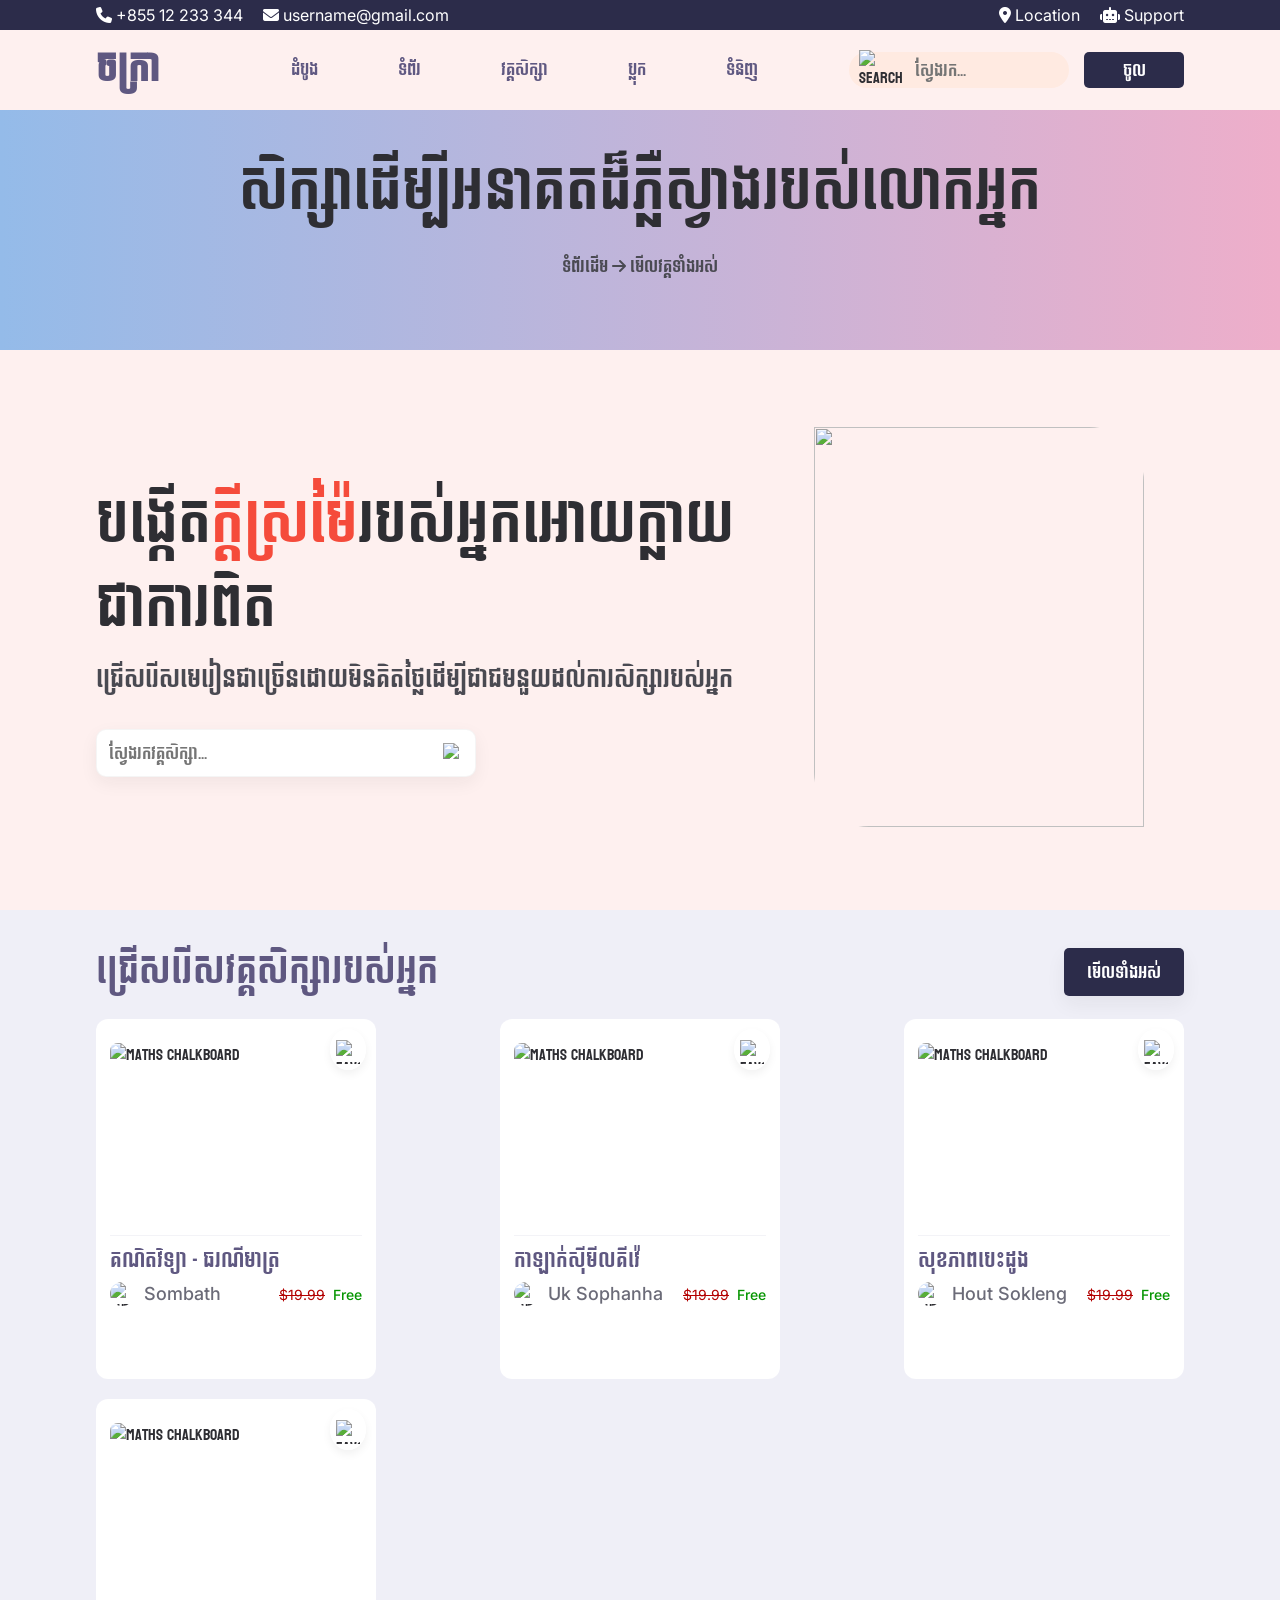
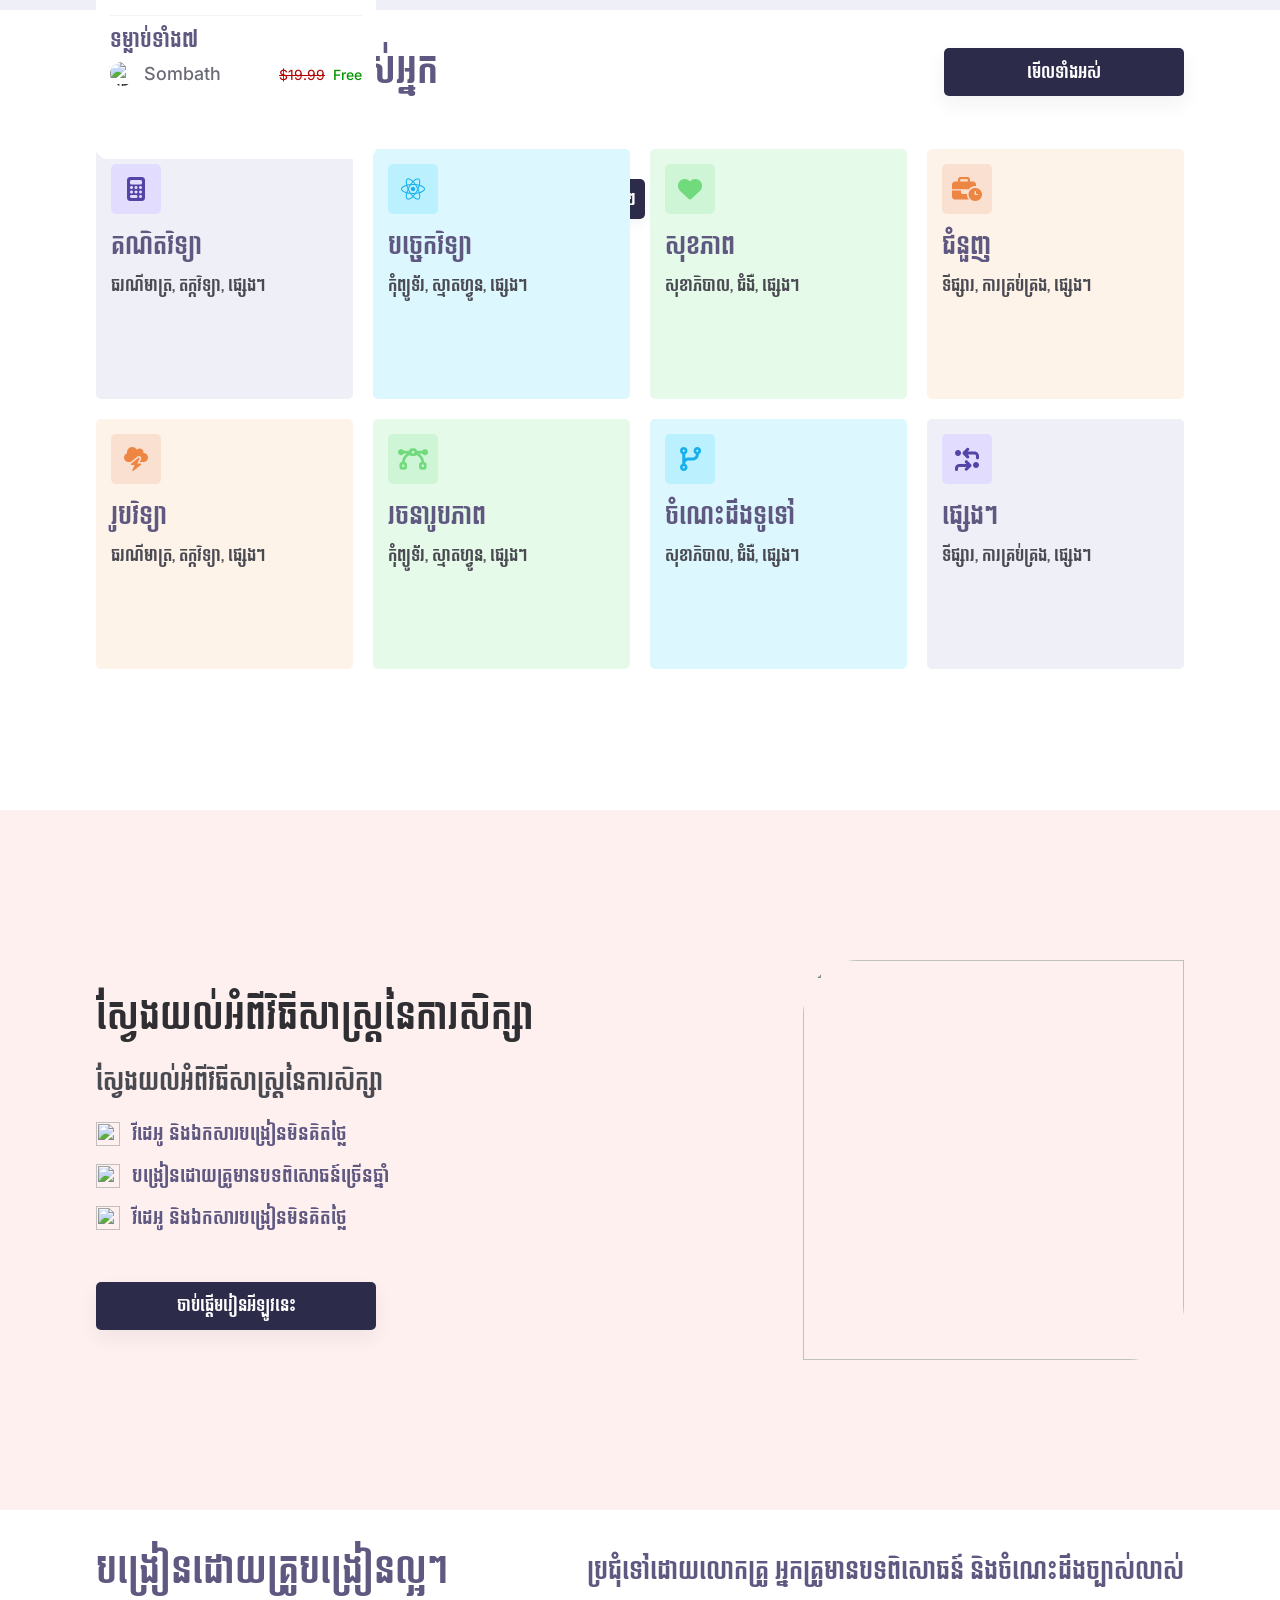
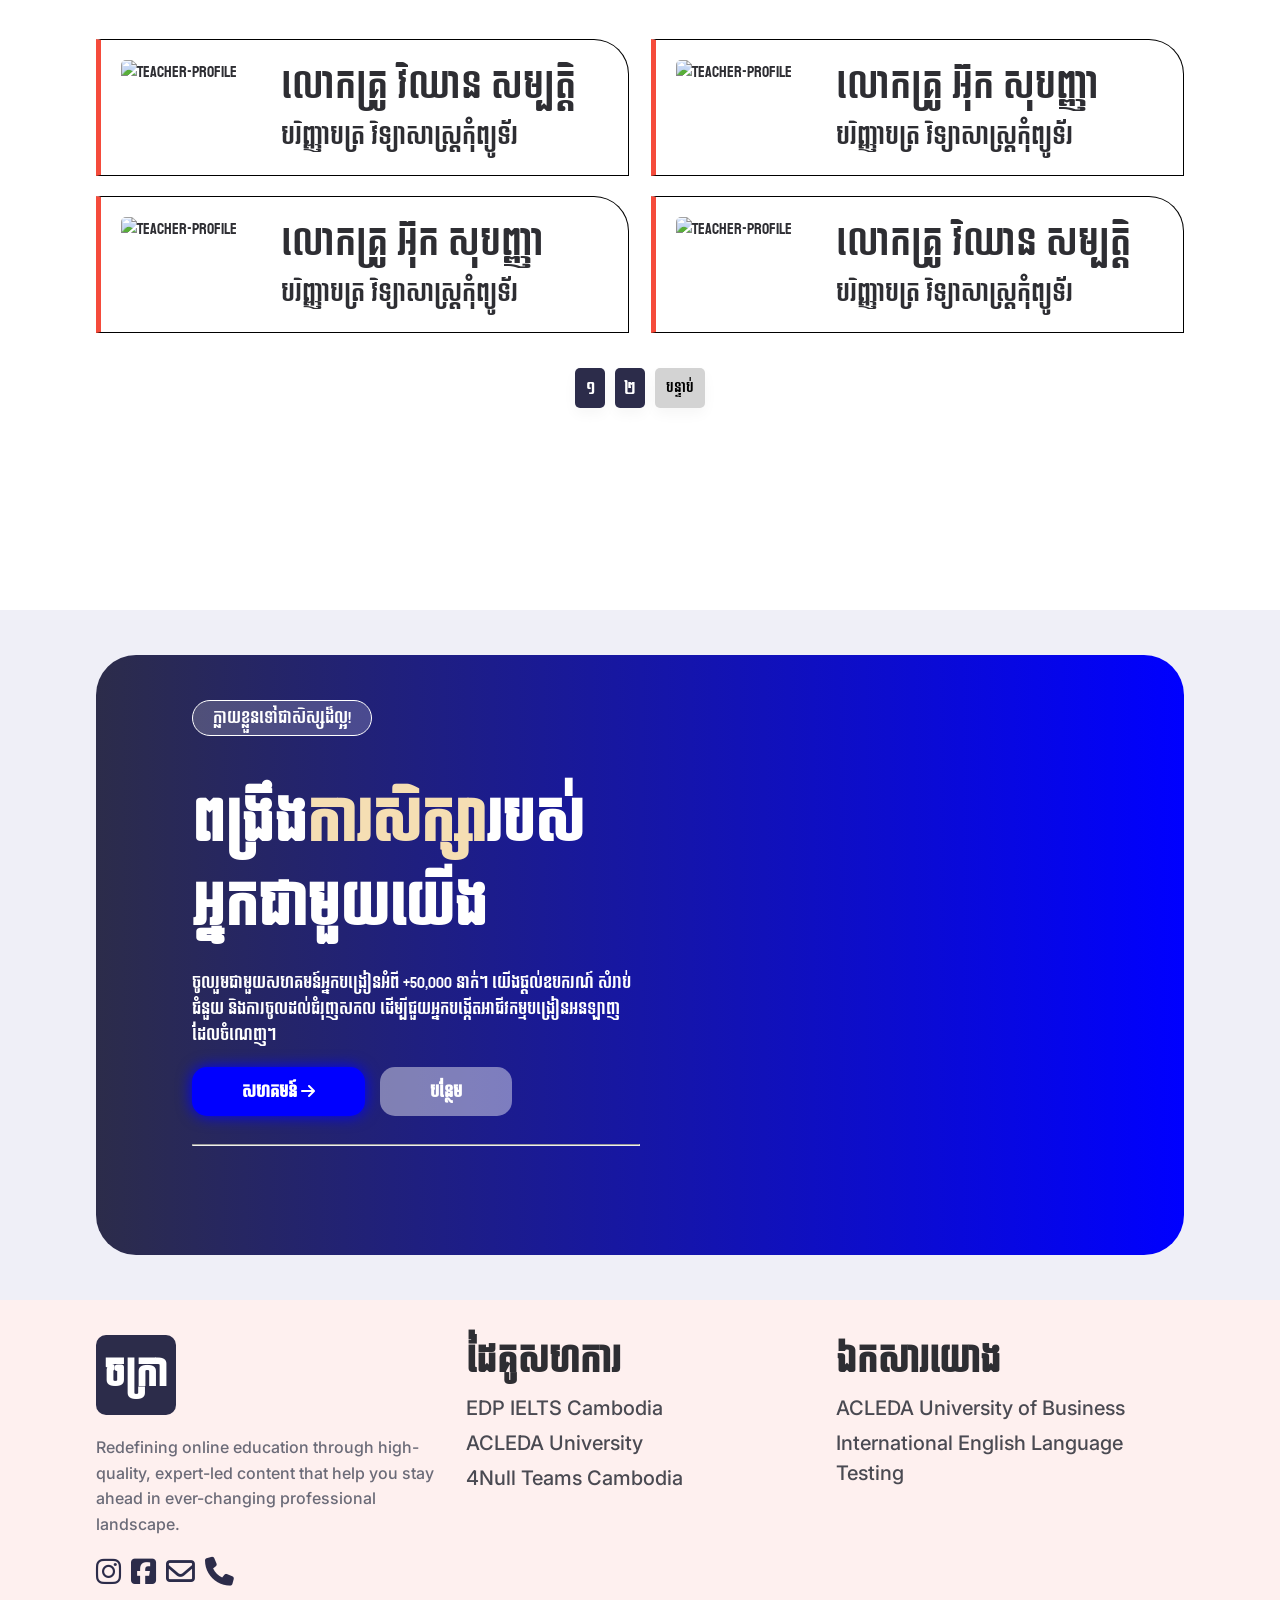
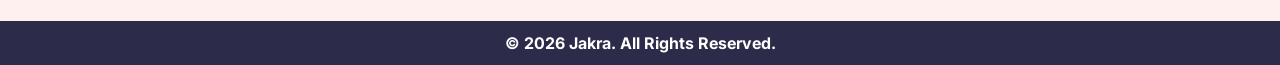
==== index.html @ 20902234 "Update repository" ====
<!DOCTYPE html>
<html lang="en">

<head>
    <meta charset="UTF-8">
    <link rel="stylesheet" href="style/style.css">
    <link rel="stylesheet" href="style/landing.css">
    <link rel="stylesheet" href="https://cdnjs.cloudflare.com/ajax/libs/font-awesome/6.5.1/css/all.min.css">
    <link rel="preconnect" href="https://fonts.googleapis.com">
    <link rel="preconnect" href="https://fonts.gstatic.com" crossorigin>
    <link
        href="https://fonts.googleapis.com/css2?family=Bayon&family=Inter:ital,opsz,wght@0,14..32,100..900;1,14..32,100..900&display=swap"
        rel="stylesheet">
    <link rel="stylesheet" href="https://cdn.jsdelivr.net/npm/bootstrap-icons@1.11.3/font/bootstrap-icons.min.css">
    <meta name="viewport" content="width=device-width, initial-scale=1.0">
    <title>Jakra E-Learning</title>
</head>

<body>
    <!-- Header -->
    <header>
        <div class="header-contact">
            <div class="contact-left">
                <div class="header-call">
                    <i class="fa-solid fa-phone"></i>
                    <a href="#">+855 12 233 344</a>
                </div>
                <div class="header-mail">
                    <i class="fa-solid fa-envelope"></i>
                    <a href="#">username@gmail.com</a>
                </div>
            </div>
            <div class="contact-right">
                <div class="header-location">
                    <i class="fa-solid fa-location-dot"></i>
                    <a href="#">Location</a>
                </div>
                <div class="header-location">
                    <i class="fa-solid fa-robot"></i>
                    <a href="#">Support</a>
                </div>
            </div>
        </div>
        <div class="header-ul">
            <div class="logo">
                <a href="#">ចក្រា</a>
            </div>
            <ul>
                <li><a href="#">ដំបូង</a></li>
                <li><a href="#">ទំព័រ</a></li>
                <li><a href="#">វគ្គសិក្សា</a></li>
                <li><a href="#">ប្លុក</a></li>
                <li><a href="#">ទំនិញ</a></li>
            </ul>
            <div class="header-actions">
                <div class="header-search">
                    <img src="asset/svg/search.svg" class="icon" alt="search">
                    <input type="text" placeholder="ស្វែងរក...">
                </div>
                <button><a href="#">ចូល</a></button>
            </div>
        </div>
    </header>

    
    <div class="future">
        <h1>សិក្សាដើម្បីអនាគតដ៏ភ្លឺស្វាងរបស់លោកអ្នក</h1>
        <p>ទំព័រដើម <i class="fa-solid fa-arrow-right"></i> <a href="src/allcourse.html">មើលវគ្គទាំងអស់</a></p>
    </div>

    <!-- Hero Banner -->
    <section class="hero-baner">
        <div class="hero-title">
            <h1>បង្កើត<span>ក្ដីស្រម៉ៃ</span>របស់អ្នកអោយក្លាយជាការពិត</h1>
            <p>ជ្រើសរើសមេរៀនជាច្រើនដោយមិនគិតថ្លៃដើម្បីជាជមនួយដល់ការសិក្សារបស់អ្នក</p>
            <div class="hero-search">
                <input type="text" placeholder="ស្វែងរកវគ្គសិក្សា...">
                <img src="asset/svg/search.svg" alt="search">
            </div>
        </div>
        <div class="hero-advertise">
            <img src="https://png.pngtree.com/png-vector/20190120/ourmid/pngtree-graduate-jump-up-jump-up-student-college-students-png-image_489505.png"
                alt="">
        </div>
    </section>

    <!-- Course -->
    <div class="course">
        <div class="course-title">
            <h2>ជ្រើសរើសវគ្គសិក្សារបស់អ្នក</h2>
            <button><a href="src/allcourse.html" target="_blank">មើលទាំងអស់</a></button>
        </div>
        <div class="course-item">
            <!-- <div class="course-item-card">
                <img class="course-thumb"
                    src="https://img.freepik.com/free-vector/maths-chalkboard_23-2148178220.jpg?semt=ais_wordcount_boost&w=740&q=80"
                    alt="Maths chalkboard">
                <div class="course-item-card-favorite"><img class="icon-small" src="asset/svg/heart.svg" alt="favorite">
                </div>
                <hr>
                <h3>គណិតវិទ្យាធរណីមាត្រ</h3>
                <div class="course-item-card-author">
                    <div class="course-profile">
                        <img class="profile-thumb"
                            src="https://galaxypfp.com/wp-content/uploads/2025/10/aesthetic-cute-cat-pfp.webp"
                            alt="author">
                        <p>Vichhean Sombath</p>
                    </div>
                    <p class="price"><del>$19.99</del> Free</p>
                </div>
            </div> -->
        </div>
        <div class="course-part">
            <button id="course-number" class="course-current" onclick="backCourse()">១</button>
            <button id="course-number" class="course-current" onclick="nextCourse()">២</button>
            <button id="nextBtn" onclick="nextCourse()">បន្ទាប់</button>
        </div>
    </div>

    <div class="category">
        <div class="category-title">
            <h2>ជ្រើសរើសវគ្គសិក្សារបស់អ្នក</h2>
            <button><a href="#">មើលទាំងអស់</a></button>
        </div>
        <div class="category-container" id="category-item">
            <!-- <div class="category-card">
                <div class="category-card-item" id="Math">
                    <div class="category-icon"><img src="asset/svg/cart.svg" alt=""></div>
                    <h3>គណិតវិទ្យា</h3>
                    <p>ធរណីមាត្រ​,​ តក្កវិទ្យា, ផ្សេងៗ</p>
                </div>
            </div> -->
        </div>
    </div>

    <div class="platform">
        <div class="platform-title">
            <h2>ស្វែងយល់អំពីវិធីសាស្ត្រនៃការសិក្សា</h2>
            <h3>ស្វែងយល់អំពីវិធីសាស្ត្រនៃការសិក្សា</h3>
            <ul class="platform-features">
                <li><img id="checkIcon" src="asset/svg/check.svg" alt=""> វីដេអូ និងឯកសារបង្រៀនមិនគិតថ្លៃ</li>
                <li><img id="checkIcon" src="asset/svg/check.svg" alt=""> បង្រៀនដោយគ្រូមានបទពិសោធន៍ច្រើនឆ្នាំ</li>
                <li><img id="checkIcon" src="asset/svg/check.svg" alt=""> វីដេអូ និងឯកសារបង្រៀនមិនគិតថ្លៃ</li>
            </ul>
            <button><a href="#">ចាប់ផ្ដើមរៀនអីឡូវនេះ</a></button>
        </div>
        <div class="platform-image">
            <img src="https://cdni.iconscout.com/illustration/premium/thumb/digital-learning-resources-illustration-svg-download-png-9609680.png" alt="">
        </div>
    </div>
    </div>

    <div class="teacher">
        <div class="teacher-title">
            <h2>បង្រៀនដោយគ្រូបង្រៀនល្អៗ</h2>
            <h3>ប្រជុំទៅដោយលោកគ្រូ អ្នកគ្រូមានបទពិសោធន៍ និងចំណេះដឹងច្បាស់លាស់</h3>
        </div>
        <div class="teacher-profile" id="teacher-profile">
            <!-- <div class="teacher-profile-item">
                <img src="asset/author/mainpfp.jpg" alt="teacher-profile">
                <div class="teacher-profile-text">
                    <h2>លោកគ្រូ វិឈាន សម្បត្តិ</h2>
                    <h3>បរិញ្ញាបត្រ វិទ្យាសាស្ត្រកុំព្យូទ័រ</h3>
                </div>
            </div> -->
        </div>
        <div class="teacher-part">
            <button id="teacher-number" class="teacher-current" onclick="backTeacher()">១</button>
            <button id="teacher-number" class="teacher-current" onclick="nextTeacher()">២</button>
            <button id="nextTeacherBtn" onclick="nextTeacher()">បន្ទាប់</button>
        </div>
    </div>

    <div class="register">

        <div class="register-card">
            <div class="tag">
                <p>ក្លាយខ្លួនទៅជាសិស្សដ៏ល្អ!</p>
            </div>
            <h1>ពង្រឹង<span>ការសិក្សា</span>របស់អ្នកជាមួយយើង</h1>
            <p>ចូលរួមជាមួយសហគមន៍អ្នកបង្រៀនអំពី +50,000 នាក់។ យើងផ្ដល់ឧបករណ៍ សំរាប់ជំនួយ និងការចូលដល់ជំរុញសកល ដើម្បីជួយអ្នកបង្កើតអាជីវកម្មបង្រៀនអនឡាញដែលចំណេញ។</p>
            <div class="tag-button">
                <button id="tag-community"><a href="#">
                    សហគមន៍
                    <i class="fa-solid fa-arrow-right"></i>
                </a></button>
                <button id="tag-learnMore">
                    <a href="#">
                        បន្ថែម
                    </a>
                </button>
            </div>
            <hr>
            <div class="register-record">

            </div>
        </div>

    </div>

    <!-- Footer -->
    <footer>
        <div class="footer-Item">
            <div class="footerProfile footerItem">
                <div class="logo">
                    <a href="#">ចក្រា</a>
                </div>
                <p>Redefining online education through high-quality, expert-led content that
                    help you stay ahead in ever-changing professional landscape.
                </p>
                <div class="footerSocial">
                    <i class="fa-brands fa-instagram"></i>
                    <i class="fa-brands fa-square-facebook"></i>
                    <i class="fa-regular fa-envelope"></i>
                    <i class="fa-solid fa-phone"></i>
                </div>
            </div>
            <div class="footerPartner footerItem">
                <h1>ដៃគូសហការ</h1>
                <a href="#">EDP IELTS Cambodia</a>
                <a href="#">ACLEDA University</a>
                <a href="#">4Null Teams Cambodia</a>
            </div>
            <div class="footerReference footerItem">
                <h1>ឯកសារយោង</h1>
                <a href="#">ACLEDA University of Business</a>
                <a href="#">International English Language Testing</a>
            </div>
        </div>
        <div class="footer-Copyright">
            © 2026 Jakra. All Rights Reserved.
        </div>
    </footer>
</body>
<script src="jquery.js"></script>
<script src="script/landing.js"></script>

</html>
---- style/style.css ----
:root {
    /* Color */
    --header-footer: rgb(44, 44, 74);
    --background-color: #ffffff;
    --title-color: #5F5881;
    --button-color: rgb(44, 44, 74);
    --footer-color: #282834;
    --star-color: #F68C1E;
    --price-color: #059500;
    --view-color: #DF5415;
    --main-background-color: #FEF0EF;
    --sky-background-color: #DCF7FE;
    --lightPurple-background-color: #EFEFF7;


    --border-radius: 5px;
    --box-shadow: 0 0 10px #D9D9D9;
    --default-font: 'Inter', sans-serif;
    --icon-width: 24px;
    --icon-height: 24px;
    --title-font-size: 36px;
    --subtitle-font-size: 24px;
    --content-font-size: 16px;
    --input-font-size: 16px;

    /* Text Colors */
    --text-main: #2e2e33;
    --text-secondary: #4A4A52;
    --text-muted: #6b6b78;
    --text-disabled: #b30000;
    --text-input: #333333;

    /* UI Colors */
    --button-hover-color: #F54B3B;
    --button-secondary-bg: #d3d3d3;
    --pagination-bg: #ebebeb;
    --border-light: rgba(0, 0, 0, 0.04);
    --border-divider: #f3f3f7;
    --shadow-light: rgba(34, 34, 34, 0.06);

    /* Category Colors */
    --math-bg: #fadee2;
    --math-accent: #fd5672;
    --tech-bg: #DCF7FE;
    --tech-accent: #45C1F1;
    --health-bg: #E5FAE9;
    --health-accent: #5FD46C;
    --business-bg: #FDF3E9;
    --business-accent: #EE8644;

    --search-bg: #ffeae1;
    --text-white: #ffffff;
}

/*  
How to use this root

Use this link in another css file:
@import url('variables.css');

Usage example:
background-color: var(--background-color);
*/

/*----------------------------------------------*/

/*
Icon style

.icon {
    width: var(--icon-width);
    height: var(--icon-height);
}

*/

* {
    font-family: "Bayon", sans-serif;
    font-weight: 400;
    font-style: normal;
    box-sizing: border-box;
}

body {
    padding: 0;
    padding-top: 80px;
    width: 100vw;
    height: 100vh;
    margin: 0;
    overflow-x: hidden;
    background-color: var(--main-background-color);
    font-size: var(--content-font-size);
}

a {
    text-decoration: none;
    color: inherit;
    font-size: 16px;
}

h1 {
    font-size: 56px;
    margin: 0;
}

h2 {
    font-size: 36px;
    margin: 0;
}

h3 {
    font-size: 24px;
    margin: 0;
}

p {
    font-size: var(--content-font-size);
    line-height: 1.6;
    margin: 0;
}

.future {
    width: 100%;
    height: 270px;
    display: flex;
    flex-direction: column;
    align-items: center;
    justify-content: center;
    gap: 20px;
    background: linear-gradient(to right, #94BBE9, #EEAECA);
}

.future p,
.future a {
    color: var(--text-secondary);
    transition: 0.5s ease;
}

.future a:hover {
    color: var(--button-hover-color);
}


/* Header */
header {
    width: 100%;
    height: 110px;
    z-index: 700;
    top: 0;
    left: 0;
    right: 0;
    position: fixed;
    box-sizing: border-box;
}

.header-contact {
    width: 100%;
    height: 30px;
    display: flex;
    align-items: center;
    justify-content: space-between;
    padding: 0 7.5vw;
    background-color: var(--header-footer);
    color: white;
}

.header-contact a {
    color: white;
    font-family: 'Inter', Arial;
    font-weight: 400;
}

.contact-left {
    height: 100%;
    width: auto;
    display: flex;
    align-items: center;
    gap: 20px;
}

.contact-right {
    display: flex;
    height: 100%;
    width: auto;
    align-items: center;
    gap: 20px;
}

.header-ul {
    width: 100%;
    height: 80px;
    padding: 0 7.5vw;
    margin: 0 auto;
    display: flex;
    justify-content: space-between;
    align-items: center;
    background-color: var(--main-background-color);
}

.logo a {
    font-size: 36px;
    color: var(--title-color);
    font-weight: bold;
    text-decoration: none;
}

header ul {
    display: flex;
    gap: 80px;
}

header ul li {
    list-style: none;
    font-size: var(--content-font-size);
    color: var(--title-color);
    cursor: pointer;
}

header a {
    text-decoration: none;
    color: var(--title-color);
    transition: 0.4s;
}

header a:hover {
    color: var(--button-color);
}

header .header-search {
    display: flex;
    align-items: center;
    gap: 10px;
    width: 220px;
    height: 36px;
    padding: 0 10px;
    background-color: var(--search-bg);
    border-radius: 30px;
}

header .header-search input {
    border: none;
    background-color: transparent;
    width: 160px;
    font-size: var(--input-font-size);
}

input:focus {
    outline: none;
}

header button {
    width: 100px;
    height: 36px;
    background-color: var(--button-color);
    color: var(--text-white);
    border: none;
    border-radius: var(--border-radius);
    cursor: pointer;
    transition: 0.4s;
}

header button a {
    text-decoration: none;
    color: var(--text-white);
}

header button:hover {
    background-color: var(--button-hover-color);
}

header button:hover a {
    color: var(--text-white);
}

/* Footer */
footer {
    width: 100%;
    height: auto;
    margin: 0;
    padding: 0;
    display: flex;
    flex-direction: column;
}

.footer-Item {
    width: 100%;
    height: auto;
    padding: 35px 7.5vw;
    display: flex;
    align-items: start;
    justify-content: space-between;
    box-sizing: border-box;
    margin: 0;
}

.footerItem {
    width: 32%;
    display: flex;
    flex-direction: column;
    gap: 5px;
    justify-content: start;
}

.footerItem h1 {
    font-size: 2.2rem;
    font-weight: bold;
    color: var(--text-main);
}

.footerItem h2 {
    font-size: 1.4rem;
    font-family: 'Inter', Arial;
    color: var(--text-muted);
}

.footerProfile {
    gap: 20px;
}

.footerProfile .logo {
    width: 80px;
    background-color: var(--button-color);
    color: white;
    height: 80px;
    display: flex;
    align-items: center;
    justify-content: center;
    border-radius: 10px;
}

.footerProfile a {
    color: white;
}

.footerProfile p {
    font-family: 'Inter';
    font-weight: 500;
    color: var(--text-muted);
}

.footerSocial {
    width: 100%;
    height: auto;
    display: flex;
    gap: 10px;
}

.footerProfile i {
    font-size: 1.8rem;
    color: var(--button-color);
}

.footerPartner a,
.footerReference a{
    font-size: 20px;
    font-family: 'Inter', Arial;
    font-weight: 500;
    color: var(--text-secondary);
    cursor: pointer;
}

.footer-Copyright {
    width: 100%;
    display: flex;
    justify-content: center;
    align-items: center;
    text-align: center;
    padding: 10px 0px;
    background-color: var(--header-footer);
    color: white;
    font-family: 'Inter', Arial;
    font-weight: bold;
}
---- style/landing.css ----
/* Styles moved to top to match HTML order (Header) */
.header-actions {
    display: flex;
    gap: 15px;
    align-items: center;
}

/* Global improvements: typography and base layout */
body {
    font-family: Inter, system-ui, -apple-system, "Segoe UI", Roboto, "Helvetica Neue", Arial;
    color: var(--text-main);
    line-height: 1.5;
    -webkit-font-smoothing: antialiased;
    -moz-osx-font-smoothing: grayscale;
}

/* Constrain wide sections for better readability */
:root {
    --max-content-width: 1200px;
}

/* Hero Section */
section {
    min-height: 560px;
    height: auto;
    width: min(var(--max-content-width), 85vw);
    margin: 0 auto;
    display: flex;
    justify-content: space-between;
    align-items: center;
    padding: 60px 0;
    box-sizing: border-box;
}

.hero-title {
    width: 60%;
    gap: 10px;
    display: flex;
    flex-direction: column;
}

.hero-title span{
    color: var(--button-hover-color);
}

.hero-title p {
    font-size: var(--subtitle-font-size);
    color: var(--text-secondary);
    margin-bottom: 20px;
}

.hero-search {
    display: flex;
    align-items: center;
    height: 48px;
    width: 380px;
    background-color: var(--background-color);
    border-radius: 10px;
    box-shadow: 0 6px 18px var(--shadow-light);
    border: 1px solid var(--border-light);
    overflow: hidden;
}

.hero-search input {
    flex: 1 1 auto;
    height: 100%;
    padding: 0 12px;
    border: none;
    background-color: transparent;
    font-size: var(--content-font-size);
    color: var(--text-input);
    outline: none;
}

.hero-search img {
    width: 20px;
    height: 20px;
    cursor: pointer;
    margin: 0 12px;
}

.hero-advertise img {
    width: 330px;
    max-width: 90%;
    height: 400px;
    object-fit: cover;
    border-radius: 0 55px;
    margin-right: 40px;
}

/* Course Section */
.course {
    width: 100vw;
    height: 700px;
    margin: 0 auto;
    display: flex;
    flex-direction: column;
    gap: 20px;
    padding: 35px 7.5vw;
    background-color: var(--lightPurple-background-color);
}

/* Course Title */
.course-title {
    font-size: var(--title-font-size);
    color: var(--title-color);
    display: flex;
    align-items: center;
    justify-content: space-between;
    font-weight: bold;
}

.course-title button {
    width: 120px;
    height: 48px;
    background-color: var(--button-color);
    color: #fff;
    border: none;
    border-radius: var(--border-radius);
    cursor: pointer;
    transition: transform 180ms ease, background-color 220ms ease, box-shadow 220ms ease;
    font-weight: 600;
    padding: 0 14px;
    box-shadow: 0 8px 20px rgba(34, 34, 34, 0.06);
}

.course-title button:hover {
    background-color: var(--button-hover-color);
    transform: translateY(-3px);
}

/* Course Item Container */
.course-item {
    display: flex;
    gap: 20px;
    flex-wrap: wrap;
    align-items: stretch;
    justify-content: space-between;
    cursor: pointer;
}

/* Course Item Card */
.course-item-card {
    /* Original Block 1 */
    width: 25%;
    height: 400px;
    border: solid 1px black;
    display: flex;
    justify-content: start;
    flex-direction: column;
    overflow: hidden;
    float: left;
}

.course-item-card {
    /* Original Block 2 - Overrides Block 1 where applicable */
    width: 280px;
    max-width: 100%;
    background: var(--background-color);
    border-radius: 12px;
    box-shadow: 0 6px 18px var(--shadow-medium);
    border: none;
    padding: 14px;
    margin: 0;
    position: relative;
    transition: transform 200ms ease, box-shadow 200ms ease;
    display: flex;
    flex-direction: column;
    align-items: stretch;
    height: auto;
    min-height: 360px;
    overflow: hidden;
}

.course-item-card:hover {
    transform: translateY(-6px);
    box-shadow: 0 18px 40px rgba(34, 34, 34, 0.12);
}

/* Course Card Children - Following HTML Order inside Card */

/* Image */
.course-thumb {
    /* Original Block 1 */
    width: 95%;
    margin: 10px auto 0;
    height: 50%;
    object-fit: cover;
    border-radius: 5px;
    display: block;
}

.course-thumb {
    /* Original Block 2 - Overrides */
    width: 100%;
    height: 180px;
    object-fit: cover;
    border-radius: 8px;
    display: block;
    flex: 0 0 auto;
}

/* Favorite Icon */
.course-item-card-favorite {
    position: absolute;
    top: 10px;
    right: 10px;
    background: rgba(255, 255, 255, 0.95);
    padding: 6px;
    border-radius: 50%;
    display: flex;
    align-items: center;
    justify-content: center;
    box-shadow: 0 4px 10px rgba(0, 0, 0, 0.06);
}

.course-item-card-favorite img.icon-small {
    width: 24px;
    height: 24px;
    margin-top: 5px;
}

.course-item-card-favorite img.icon-small {
    /* Second rule for icon-small found in file */
    display: block;
}

/* Divider */
.course-item-card hr {
    border: none;
    border-top: 1px solid var(--border-divider);
    margin: 12px 0;
}

/* Card Title */
.course-item-card h3 {
    font-size: 20px;
    margin: 10px 0 6px;
    color: var(--title-color);
    line-height: 1.3;
}

/* Author Section */
.course-item-card-author {
    display: flex;
    align-items: center;
    justify-content: space-between;
    gap: 12px;
    margin-top: auto;
}

.course-profile {
    display: flex;
    align-items: center;
    gap: 10px;
}

.course-profile img.profile-thumb {
    width: 24px;
    height: 24px;
    border-radius: 50%;
}

.course-profile p {
    margin: 0;
    font-size: 18px;
    font-weight: 500;
    color: var(--text-muted);
    font-family: 'Inter', Arial;
}

/* Price */
.price {
    margin: 0;
    color: var(--price-color);
    font-size: 14px;
    font-weight: 500;
    font-family: 'Inter', Arial;
}

.price del {
    color: var(--text-disabled);
    margin-right: 8px;
    font-weight: 400;
    font-family: 'Inter', Arial;
}

/* Course Pagination / Footer */
.course-part,
.teacher-part {
    width: 85vw;
    margin: 0 auto;
    height: 70px;
    display: flex;
    align-items: center;
    justify-content: center;
    gap: 10px;
}

.course-part button,
.teacher-part button {
    width: 50px;
    height: 40px;
    border-radius: var(--border-radius);
    border: none;
    background-color: var(--button-secondary-bg);
    margin-left: 0;
    transition: transform 140ms ease, background-color 160ms ease, box-shadow 160ms ease;
    box-shadow: 0 6px 14px var(--border-light);
}

.course-part button:hover,
.teacher-part button:hover {
    transform: translateY(-2px);
    background-color: var(--button-hover-color);
    color: var(--text-white);
}

#course-number,
#teacher-number {
    width: 30px;
    height: 40px;
    display: flex;
    align-items: center;
    justify-content: center;
    font-size: 16px;
    background-color: rgb(235, 235, 235);
    border-radius: var(--border-radius);
}

#course-number.course-current,
#teacher-number.teacher-current {
    background-color: var(--button-color);
    color: white;
}

/* Course Section */
.category {
    width: 100vw;
    height: 800px;
    margin: 0 auto;
    display: flex;
    flex-direction: column;
    gap: 20px;
    padding: 35px 7.5vw;
    background-color: var(--background-color);
}

/* Category Title */
.category-title {
    font-size: var(--title-font-size);
    color: var(--title-color);
    display: flex;
    align-items: center;
    justify-content: space-between;
    font-weight: bold;
}

.category-title button {
    width: 240px;
    height: 48px;
    background-color: var(--button-color);
    color: var(--text-white);
    border: none;
    border-radius: var(--border-radius);
    cursor: pointer;
    transition: transform 180ms ease, background-color 220ms ease, box-shadow 220ms ease;
    font-weight: 600;
    box-shadow: 0 8px 20px rgba(34, 34, 34, 0.06);
}

.category-title button:hover {
    background-color: var(--button-hover-color);
    transform: translateY(-3px);
}

.category-container {
    display: grid;
    grid-template-columns: repeat(4, 1fr);
    gap: 20px;
    align-items: stretch;
    width: 100%;
    cursor: pointer;
    margin-top: 30px;
}

@media (max-width: 1200px) {
    .category-card {
        grid-template-columns: repeat(3, 1fr);
    }
}

@media (max-width: 880px) {
    .category-card {
        grid-template-columns: repeat(2, 1fr);
    }
}

@media (max-width: 520px) {
    .category-card {
        grid-template-columns: 1fr;
    }
}

.category-card-item {
    width: 100%;
    height: 250px;
    padding: 15px 15px;
    overflow: hidden;
    transition: 0.4s;
    border-radius: 5px;
}

.category-icon {
    width: 50px;
    height: 50px;
    display: flex;
    align-items: center;
    justify-content: center;
    border-radius: 5px;
}

.category-icon i{
    font-size: 24px;
}

.category-card-item h3 {
    margin: 15px 0 0;
    color: var(--title-color);
}

.category-card-item p {
    margin: 8px 0 0;
    color: var(--text-secondary);
}

.category-card-item:hover {
    background-color: var(--math-accent);
    color: var(--text-white);
    transition: 0.4s;
    transform: scale(1.05);
}

.category-card-item:hover .category-icon {
    transition: 0.4s;
}

/* Math */
#Math.category-card-item,
#Other.category-card-item {
    background-color: #EFEFF7;
}

#Math.category-card-item .category-icon,
#Other.category-card-item .category-icon {
    background-color: #E2DCFE;
    color: #5444A6;
}

#Math.category-card-item:hover,
#Other.category-card-item:hover {
    background-color: #5444A6;
}

/* Technology */
#Technology.category-card-item,
#General.category-card-item {
    background-color: #DCF7FE;
}

#Technology.category-card-item .category-icon,
#General.category-card-item .category-icon {
    background-color: #BBF0FE;
    color: #17B0EB;
}

#Technology.category-card-item:hover,
#General.category-card-item:hover {
    background-color: var(--tech-accent);
}

/* Health Care */
#Health.category-card-item,
#Design.category-card-item {
    background-color: #E5FAE9;
}

#Health.category-card-item .category-icon,
#Design.category-card-item .category-icon {
    background-color: #CEF5D6;
    color: #70DA7C;
}

#Health.category-card-item:hover,
#Design.category-card-item:hover {
    background-color: var(--health-accent);
    color: var(--text-white);
}

/* Health Care */
#Business.category-card-item,
#Physic.category-card-item {
    background-color: #FDF3E9;
}

#Business.category-card-item .category-icon,
#Physic.category-card-item .category-icon {
    background-color: #FAE0D1;
    color: #ED8543;
}

#Business.category-card-item:hover,
#Physic.category-card-item:hover {
    background-color: var(--business-accent);
    color: var(--text-white);
}


.category-card-item:hover .category-icon {
    background: white;
}

.category-card-item:hover h3,
.category-card-item:hover p{
    color: white;
}

.category-icon img {
    width: 24px;
    height: 24px;
}

/* Learning Platform */
.platform {
    width: 85vw;
    margin: 0 auto;
    display: flex;
    justify-content: space-between;
    align-items: center;
    height: 700px;
    box-sizing: border-box;
}

.platform-title {
    width: 60%;
    gap: 20px;
    display: flex;
    flex-direction: column;
}

.platform-title h3 {
    color: var(--text-secondary);
    font-weight: normal;
}

.platform-features {
    list-style: none;
    padding: 0;
    display: flex;
    flex-direction: column;
    gap: 15px;
    margin: 0;
}

.platform-features li {
    display: flex;
    align-items: center;
    gap: 12px;
    font-size: 18px;
    color: var(--title-color);
}

.platform-features li img {
    width: 24px;
    height: 24px;
}

.platform-title button {
    width: 280px;
    height: 48px;
    margin-top: 30px;
    background-color: var(--button-color);
    color: var(--text-white);
    border: none;
    border-radius: var(--border-radius);
    cursor: pointer;
    transition: transform 180ms ease, background-color 220ms ease, box-shadow 220ms ease;
    font-weight: 600;
    box-shadow: 0 8px 20px rgba(34, 34, 34, 0.06);
}

.platform-title button:hover {
    background-color: var(--button-hover-color);
    transform: translateY(-3px);
}

.platform-image {
    width: 35%;
    display: flex;
    justify-content: center;
    align-items: center;
}

.platform-image img {
    width: 100%;
    height: 400px;
    object-fit: cover;
    border-radius: 55px 0px 55px 0px;
}

/* Teacher */
.teacher{
    width: 100vw;
    height: 700px;
    margin: 0 auto;
    display: flex;
    flex-direction: column;
    gap: 20px;
    padding: 35px 7.5vw;
    background-color: var(--background-color);
}

.teacher-title{
    font-size: var(--title-font-size);
    color: var(--title-color);
    display: flex;
    align-items: center;
    justify-content: space-between;
    font-weight: bold;
}

.teacher-title h3{
    font-weight: normal;
}

.teacher-profile{
    width: 100%;
    display: flex;
    justify-content: space-between;
    flex-wrap: wrap;
}

.teacher-profile-item{
    width: 49%;
    height: auto;
    overflow: hidden;
    display: flex;
    align-items: center;
    justify-content: start;
    padding: 20px 20px;
    border-start-end-radius: 35px;
    margin-top: 20px;
    border: solid 1px black;
    border-left: solid 5px var(--button-hover-color);
}

.teacher-profile-item img{
    width: 140px;
    float: left;
    border-radius: 5px;
}

.teacher-profile-text {
    display: flex;
    float: left;
    margin-left: 20px;
    flex-direction: column;
    align-items: start;
    justify-content: center;
    gap: 5px;
}

/* Register */
.register{
    width: 100%;
    height: auto;
    gap: 20px;
    padding: 45px 7.5vw;
    background-color: var(--lightPurple-background-color);
}

.register-card{
    width: 100%;
    height: 600px;
    background: linear-gradient(to right, rgb(44, 44, 74), blue);
    border-radius: 40px;
    gap: 20px;
    padding: 45px 7.5vw;
    color: white;
    display: flex;
    flex-direction: column;
    align-items: start;
}

.tag{
    width: fit-content;
    white-space: nowrap;
    height: auto;
    padding: 4px 20px;
    border-radius: 20px;
    border: solid 1px white;
    background-color: rgba(255, 255, 255, 0.186);
    display: flex;
    align-items: center;
}

.register-card h1,
.register-card span{
    width: 50%;
    height: auto;
    font-weight: bold;
    /* font-family: 'Inter', Arial; */
    line-height: 1.5;
    margin-top: 3%;
    text-transform: uppercase;
}

.register-card span{
    color: wheat;
}

.register-card p{
    width: 50%;
}

.register-card hr{
    width: 50%;
    margin-left: 0;
}

.tag-button{
    display: flex;
    height: auto;
    gap: 15px;
}

.tag-button button{
    padding: 10px 50px;
    border-radius: 15px;
    border: none;
    cursor: pointer;
    transition: 0.5s ease;
}

#tag-community{
    background-color: blue;
    box-shadow: 0 0 15px blue;
}

#tag-community:hover{
    text-shadow: 0 0 15px white;
    transform: scale(1.05) translateY(-2px); 
}

#tag-learnMore:hover{
    text-shadow: 0 0 15px white;
    transform: scale(1.05) translateY(-2px); 
    box-shadow: 0 0 15px white;
}

.tag-button button a{
    color: white;
    font-weight: 600;
}

#tag-learnMore{
    background-color: rgba(255, 255, 255, 0.433);
}

/* Responsive improvements */
@media (max-width: 880px) {
    section {
        flex-direction: column;
        align-items: center;
        padding: 40px 0;
    }

    .hero-title,
    .platform-title {
        width: 100%;
        text-align: center;
        gap: 12px;
    }

    .hero-advertise {
        display: none;
    }

    .platform-image {
        width: 100%;
        margin-top: 20px;
    }

    .platform-image img {
        width: 70%;
        height: 300px;
        border-radius: 16px;
    }

    .course-item {
        justify-content: center;
    }
}

@media (max-width: 520px) {
    .course-item-card {
        width: 100%;
    }

    .hero-search {
        width: 100%;
        max-width: 420px;
    }
}
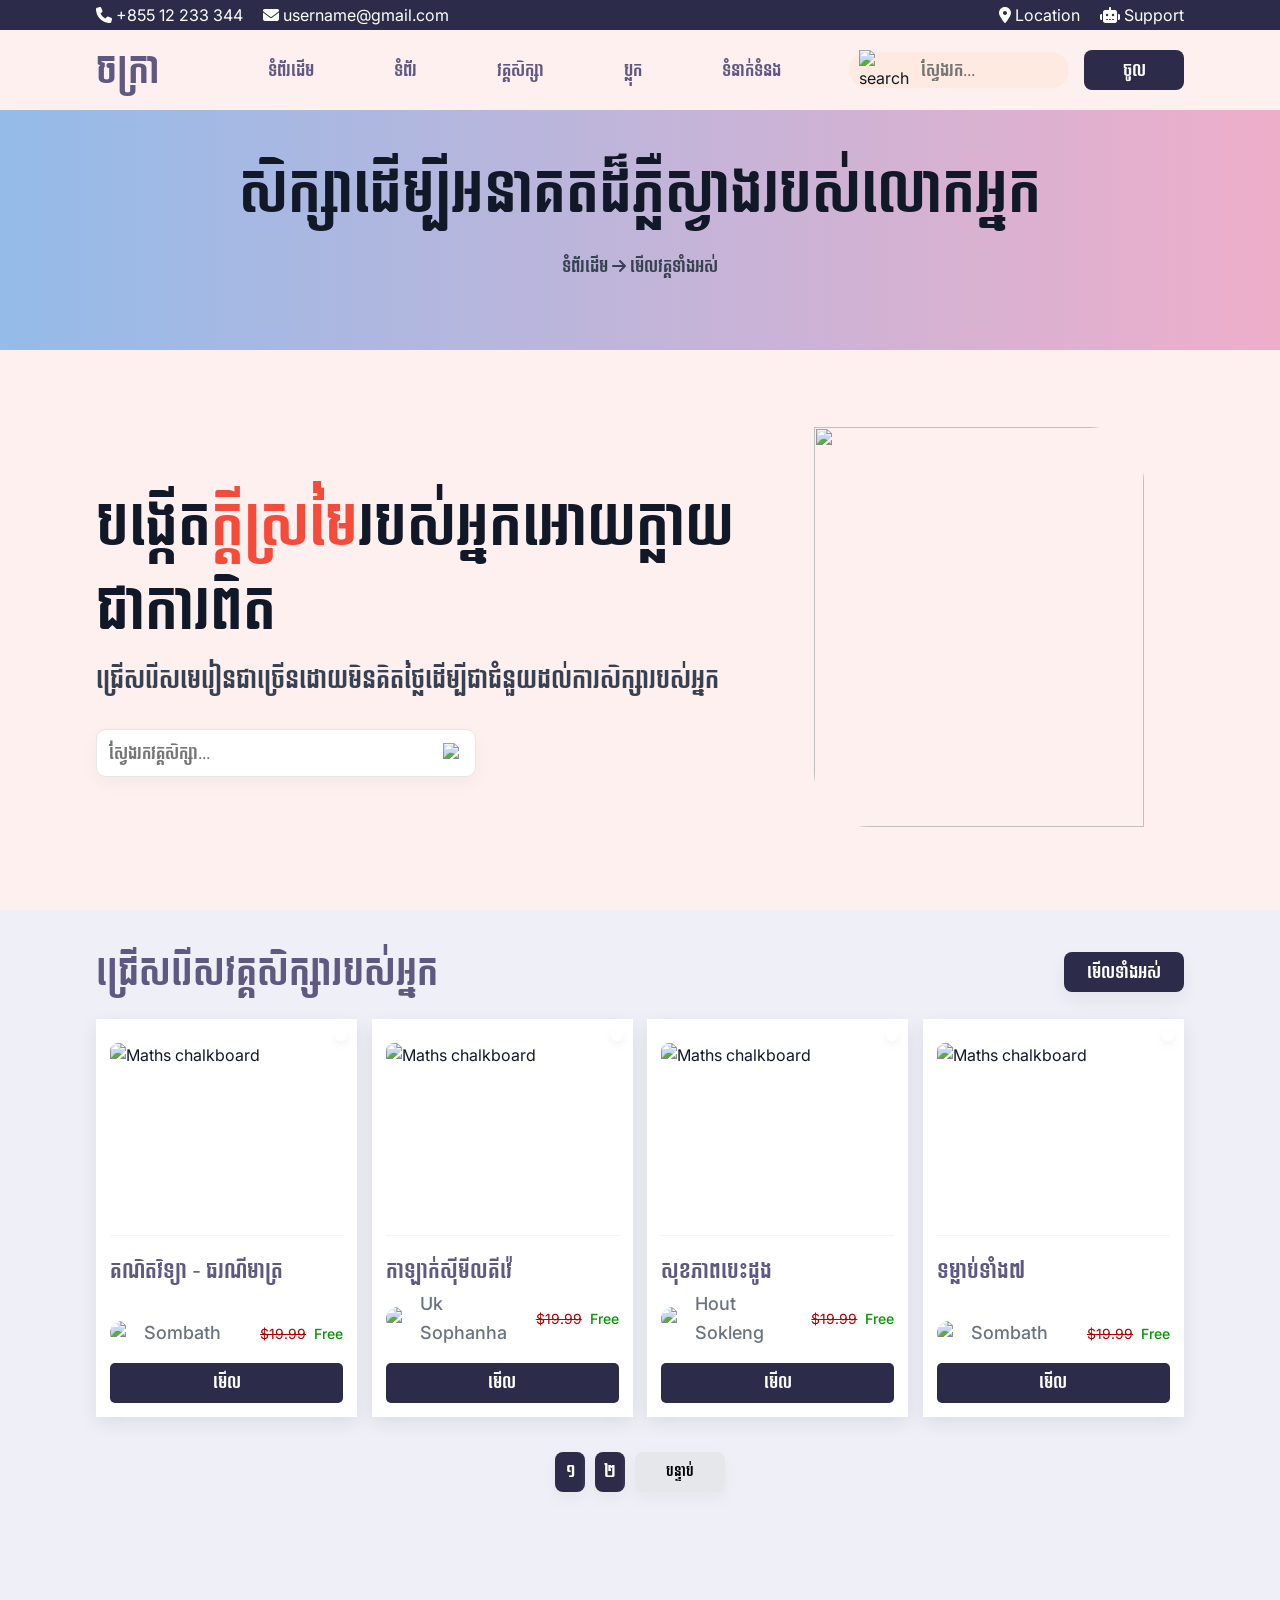
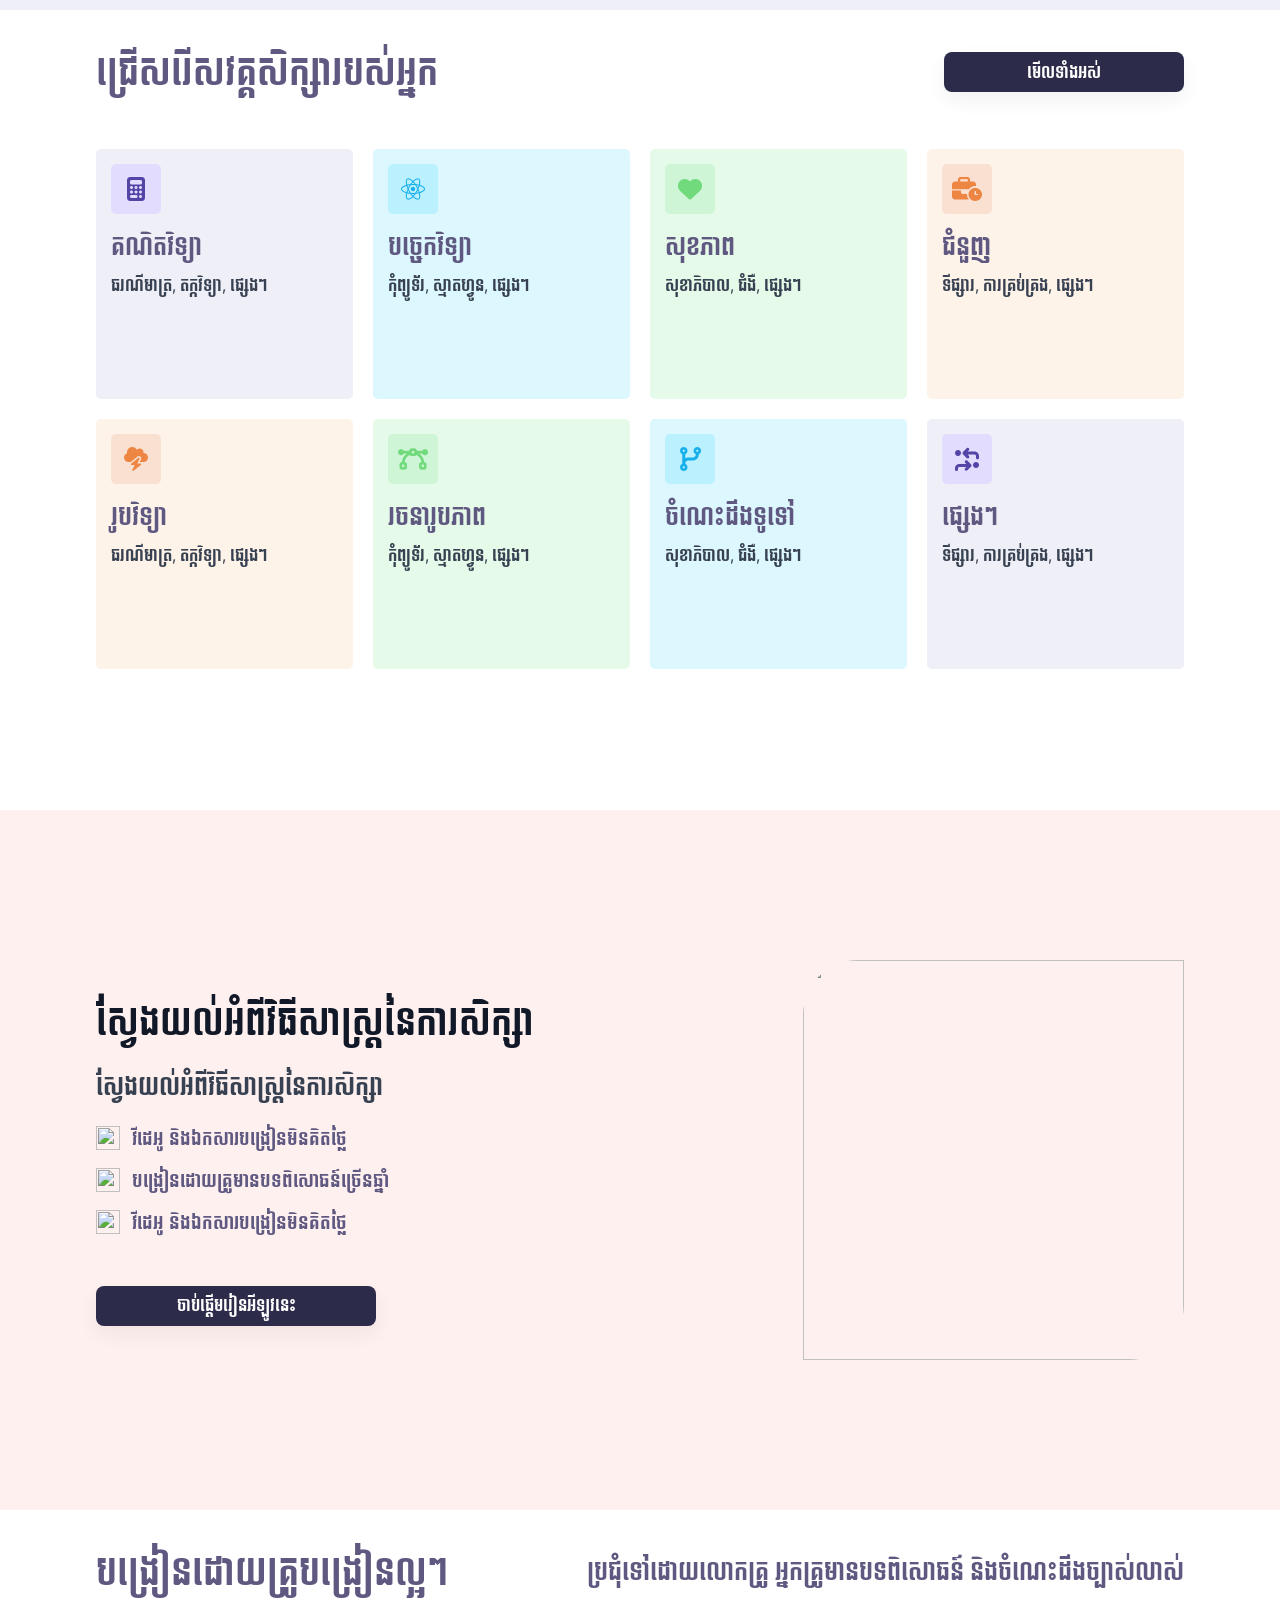
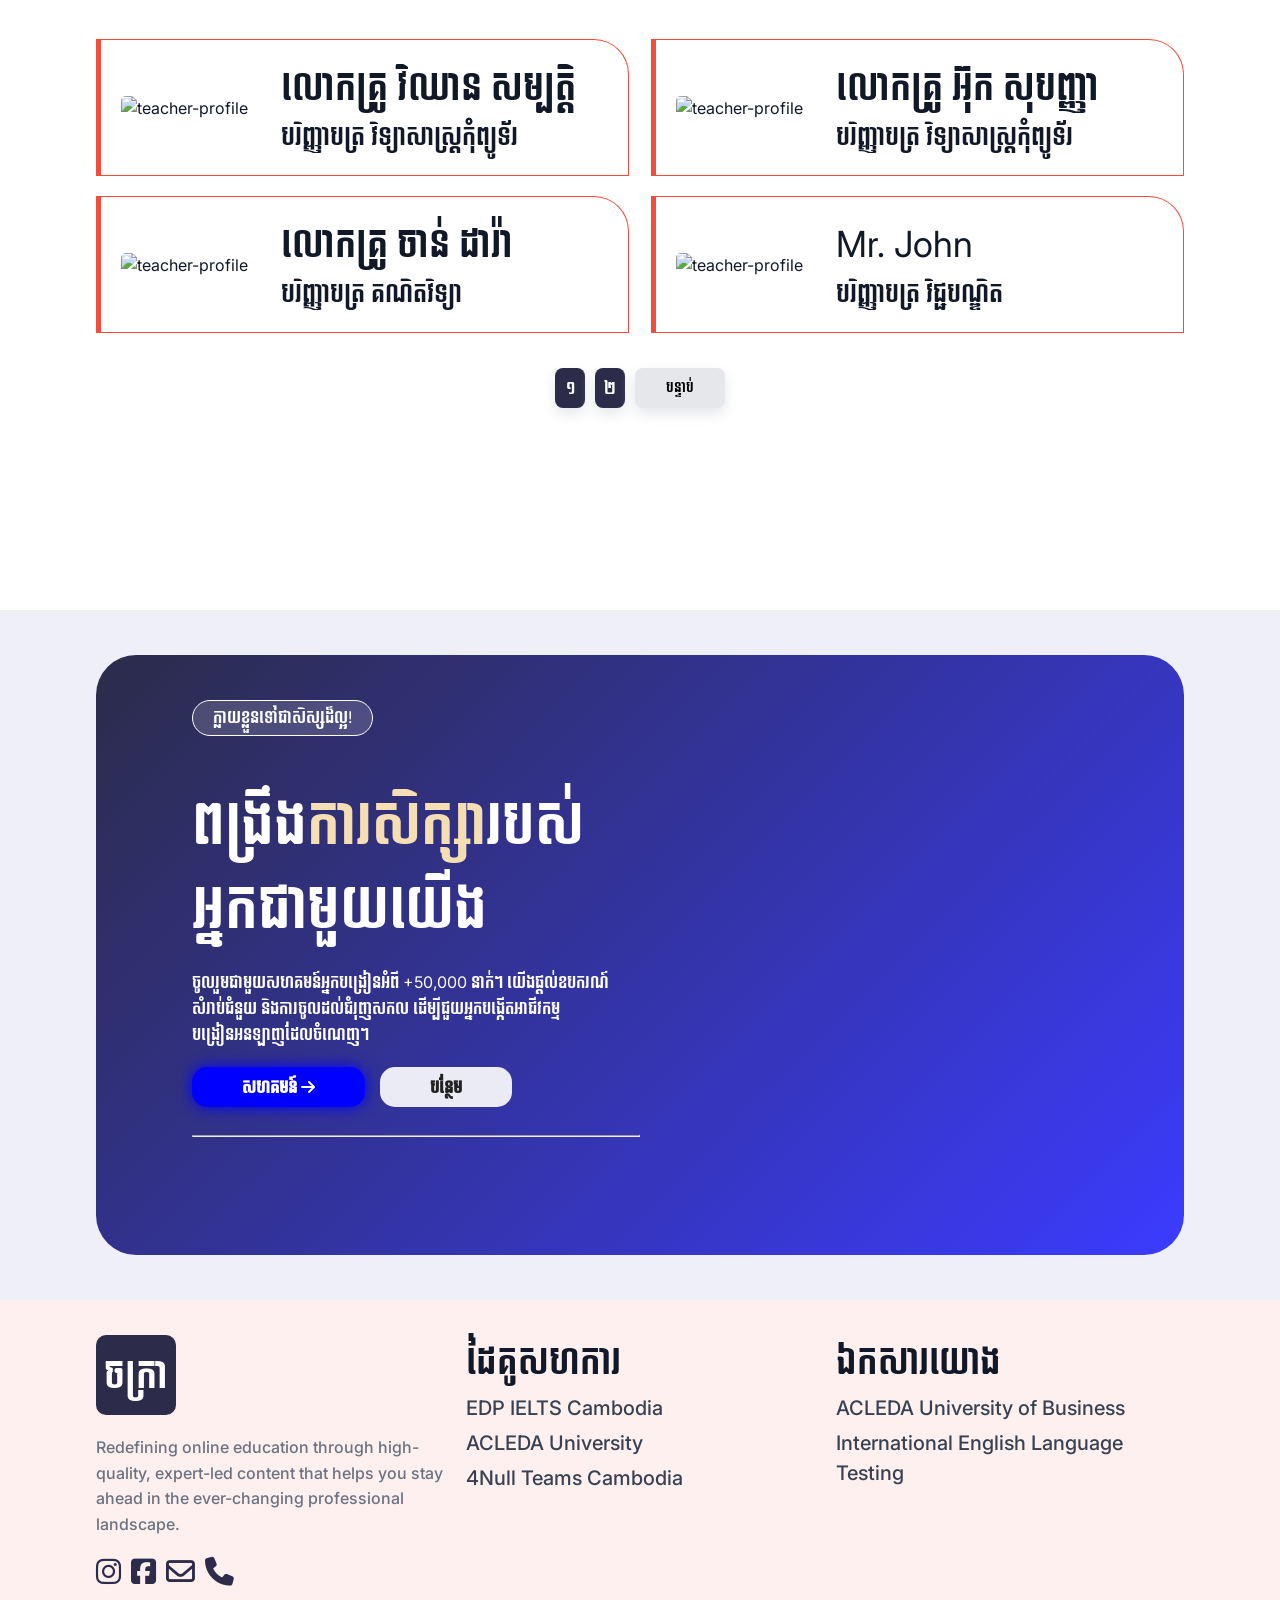
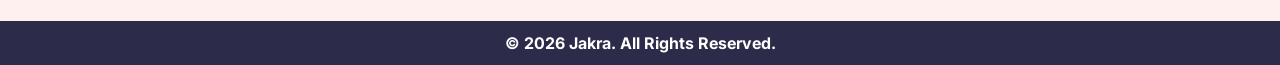
==== commit 2f170514: "UI/UX improvements: Standardized button heights, fixed grammar/spelling in Khmer and English, update" ====
--- a/index.html
+++ b/index.html
@@ -8,9 +8,6 @@
     <link rel="stylesheet" href="https://cdnjs.cloudflare.com/ajax/libs/font-awesome/6.5.1/css/all.min.css">
     <link rel="preconnect" href="https://fonts.googleapis.com">
     <link rel="preconnect" href="https://fonts.gstatic.com" crossorigin>
-    <link
-        href="https://fonts.googleapis.com/css2?family=Bayon&family=Inter:ital,opsz,wght@0,14..32,100..900;1,14..32,100..900&display=swap"
-        rel="stylesheet">
     <link rel="stylesheet" href="https://cdn.jsdelivr.net/npm/bootstrap-icons@1.11.3/font/bootstrap-icons.min.css">
     <meta name="viewport" content="width=device-width, initial-scale=1.0">
     <title>Jakra E-Learning</title>
@@ -46,23 +43,23 @@
                 <a href="#">ចក្រា</a>
             </div>
             <ul>
-                <li><a href="#">ដំបូង</a></li>
+                <li><a href="index.html">ទំព័រដើម</a></li>
                 <li><a href="#">ទំព័រ</a></li>
-                <li><a href="#">វគ្គសិក្សា</a></li>
+                <li><a href="src/allcourse.html">វគ្គសិក្សា</a></li>
                 <li><a href="#">ប្លុក</a></li>
-                <li><a href="#">ទំនិញ</a></li>
+                <li><a href="src/studyoncampuss.html">ទំនាក់ទំនង</a></li>
             </ul>
             <div class="header-actions">
                 <div class="header-search">
                     <img src="asset/svg/search.svg" class="icon" alt="search">
                     <input type="text" placeholder="ស្វែងរក...">
                 </div>
-                <button><a href="#">ចូល</a></button>
+                <button id="loginBtn"><a href="#">ចូល</a></button>
             </div>
         </div>
     </header>
 
-    
+
     <div class="future">
         <h1>សិក្សាដើម្បីអនាគតដ៏ភ្លឺស្វាងរបស់លោកអ្នក</h1>
         <p>ទំព័រដើម <i class="fa-solid fa-arrow-right"></i> <a href="src/allcourse.html">មើលវគ្គទាំងអស់</a></p>
@@ -71,8 +68,8 @@
     <!-- Hero Banner -->
     <section class="hero-baner">
         <div class="hero-title">
-            <h1>បង្កើត<span>ក្ដីស្រម៉ៃ</span>របស់អ្នកអោយក្លាយជាការពិត</h1>
-            <p>ជ្រើសរើសមេរៀនជាច្រើនដោយមិនគិតថ្លៃដើម្បីជាជមនួយដល់ការសិក្សារបស់អ្នក</p>
+            <h1>បង្កើត<span>ក្ដីស្រមៃ</span>របស់អ្នកអោយក្លាយជាការពិត</h1>
+            <p>ជ្រើសរើសមេរៀនជាច្រើនដោយមិនគិតថ្លៃដើម្បីជាជំនួយដល់ការសិក្សារបស់អ្នក</p>
             <div class="hero-search">
                 <input type="text" placeholder="ស្វែងរកវគ្គសិក្សា...">
                 <img src="asset/svg/search.svg" alt="search">
@@ -145,7 +142,8 @@
             <button><a href="#">ចាប់ផ្ដើមរៀនអីឡូវនេះ</a></button>
         </div>
         <div class="platform-image">
-            <img src="https://cdni.iconscout.com/illustration/premium/thumb/digital-learning-resources-illustration-svg-download-png-9609680.png" alt="">
+            <img src="https://cdni.iconscout.com/illustration/premium/thumb/digital-learning-resources-illustration-svg-download-png-9609680.png"
+                alt="">
         </div>
     </div>
     </div>
@@ -178,12 +176,13 @@
                 <p>ក្លាយខ្លួនទៅជាសិស្សដ៏ល្អ!</p>
             </div>
             <h1>ពង្រឹង<span>ការសិក្សា</span>របស់អ្នកជាមួយយើង</h1>
-            <p>ចូលរួមជាមួយសហគមន៍អ្នកបង្រៀនអំពី +50,000 នាក់។ យើងផ្ដល់ឧបករណ៍ សំរាប់ជំនួយ និងការចូលដល់ជំរុញសកល ដើម្បីជួយអ្នកបង្កើតអាជីវកម្មបង្រៀនអនឡាញដែលចំណេញ។</p>
+            <p>ចូលរួមជាមួយសហគមន៍អ្នកបង្រៀនអំពី +50,000 នាក់។ យើងផ្ដល់ឧបករណ៍ សំរាប់ជំនួយ និងការចូលដល់ជំរុញសកល
+                ដើម្បីជួយអ្នកបង្កើតអាជីវកម្មបង្រៀនអនឡាញដែលចំណេញ។</p>
             <div class="tag-button">
-                <button id="tag-community"><a href="#">
-                    សហគមន៍
-                    <i class="fa-solid fa-arrow-right"></i>
-                </a></button>
+                <button id="tag-community"><a href="https://t.me/sombath12examfiles">
+                        សហគមន៍
+                        <i class="fa-solid fa-arrow-right"></i>
+                    </a></button>
                 <button id="tag-learnMore">
                     <a href="#">
                         បន្ថែម
@@ -206,7 +205,7 @@
                     <a href="#">ចក្រា</a>
                 </div>
                 <p>Redefining online education through high-quality, expert-led content that
-                    help you stay ahead in ever-changing professional landscape.
+                    helps you stay ahead in the ever-changing professional landscape.
                 </p>
                 <div class="footerSocial">
                     <i class="fa-brands fa-instagram"></i>
@@ -232,7 +231,9 @@
         </div>
     </footer>
 </body>
+<script src="https://cdn.jsdelivr.net/npm/sweetalert2@11"></script>
 <script src="jquery.js"></script>
+<script src="script/main.js"></script>
 <script src="script/landing.js"></script>
 
 </html>
--- a/style/style.css
+++ b/style/style.css
@@ -1,3 +1,19 @@
+@import url('https://fonts.googleapis.com/css2?family=Inter&family=Bayon&display=swap');
+
+@font-face {
+    font-family: 'SiteFont';
+    src: local('Inter');
+    unicode-range: U+0000-007F, U+0080-00FF;
+    /* Latin characters */
+}
+
+@font-face {
+    font-family: 'SiteFont';
+    src: local('Bayon');
+    unicode-range: U+1780-17FF;
+    /* Khmer Unicode block */
+}
+
 :root {
     /* Color */
     --header-footer: rgb(44, 44, 74);
@@ -15,7 +31,7 @@
 
     --border-radius: 5px;
     --box-shadow: 0 0 10px #D9D9D9;
-    --default-font: 'Inter', sans-serif;
+    --default-font: 'SiteFont', 'Inter', 'Bayon', sans-serif;
     --icon-width: 24px;
     --icon-height: 24px;
     --title-font-size: 36px;
@@ -52,44 +68,42 @@
     --text-white: #ffffff;
 }
 
-/*  
-How to use this root
-
-Use this link in another css file:
-@import url('variables.css');
-
-Usage example:
-background-color: var(--background-color);
-*/
-
-/*----------------------------------------------*/
-
-/*
-Icon style
-
-.icon {
-    width: var(--icon-width);
-    height: var(--icon-height);
-}
-
-*/
-
 * {
-    font-family: "Bayon", sans-serif;
+    font-family: 'SiteFont', 'Inter', 'Bayon', sans-serif;
     font-weight: 400;
     font-style: normal;
     box-sizing: border-box;
 }
 
+html,
 body {
+    scrollbar-width: none;
+    /* Firefox */
+    -ms-overflow-style: none;
+    /* IE and Edge */
+}
+
+html::-webkit-scrollbar,
+body::-webkit-scrollbar {
+    display: none;
+    /* Chrome, Safari and Opera */
+}
+
+body {
+    font-family: 'SiteFont', 'Inter', 'Bayon', sans-serif;
     padding: 0;
     padding-top: 80px;
     width: 100vw;
-    height: 100vh;
+    min-height: 100vh;
     margin: 0;
     overflow-x: hidden;
     background-color: var(--main-background-color);
     font-size: var(--content-font-size);
+}
+
+body::-webkit-scrollbar {
+    display: none;
+    /* Chrome, Safari and Opera */
 }
 
 a {
@@ -117,27 +131,6 @@
     font-size: var(--content-font-size);
     line-height: 1.6;
     margin: 0;
-}
-
-.future {
-    width: 100%;
-    height: 270px;
-    display: flex;
-    flex-direction: column;
-    align-items: center;
-    justify-content: center;
-    gap: 20px;
-    background: linear-gradient(to right, #94BBE9, #EEAECA);
-}
-
-.future p,
-.future a {
-    color: var(--text-secondary);
-    transition: 0.5s ease;
-}
-
-.future a:hover {
-    color: var(--button-hover-color);
 }
 
 
@@ -166,8 +159,13 @@
 
 .header-contact a {
     color: white;
-    font-family: 'Inter', Arial;
+    font-family: var(--default-font);
     font-weight: 400;
+    transition: 0.5s ease;
+}
+
+.header-contact a:hover {
+    color: var(--star-color);
 }
 
 .contact-left {
@@ -200,7 +198,6 @@
 .logo a {
     font-size: 36px;
     color: var(--title-color);
-    font-weight: bold;
     text-decoration: none;
 }
 
@@ -219,11 +216,17 @@
 header a {
     text-decoration: none;
     color: var(--title-color);
-    transition: 0.4s;
+    transition: 0.5s ease;
 }
 
 header a:hover {
     color: var(--button-color);
+}
+
+header .header-actions {
+    display: flex;
+    gap: 15px;
+    align-items: center;
 }
 
 header .header-search {
@@ -250,13 +253,13 @@
 
 header button {
     width: 100px;
-    height: 36px;
+    height: 40px;
     background-color: var(--button-color);
     color: var(--text-white);
     border: none;
     border-radius: var(--border-radius);
     cursor: pointer;
-    transition: 0.4s;
+    transition: 0.5s ease;
 }
 
 header button a {
@@ -272,6 +275,28 @@
     color: var(--text-white);
 }
 
+.future {
+    width: 100%;
+    height: 270px;
+    display: flex;
+    flex-direction: column;
+    align-items: center;
+    justify-content: center;
+    gap: 20px;
+    background: linear-gradient(to right, #94BBE9, #EEAECA);
+}
+
+.future p,
+.future a {
+    color: var(--text-secondary);
+    transition: 0.5s ease;
+}
+
+.future a:hover {
+    color: var(--button-hover-color);
+}
+
+
 /* Footer */
 footer {
     width: 100%;
@@ -303,13 +328,12 @@
 
 .footerItem h1 {
     font-size: 2.2rem;
-    font-weight: bold;
     color: var(--text-main);
 }
 
 .footerItem h2 {
     font-size: 1.4rem;
-    font-family: 'Inter', Arial;
+    font-family: var(--default-font);
     color: var(--text-muted);
 }
 
@@ -333,7 +357,7 @@
 }
 
 .footerProfile p {
-    font-family: 'Inter';
+    font-family: var(--default-font);
     font-weight: 500;
     color: var(--text-muted);
 }
@@ -351,9 +375,9 @@
 }
 
 .footerPartner a,
-.footerReference a{
+.footerReference a {
     font-size: 20px;
-    font-family: 'Inter', Arial;
+    font-family: var(--default-font);
     font-weight: 500;
     color: var(--text-secondary);
     cursor: pointer;
@@ -368,6 +392,6 @@
     padding: 10px 0px;
     background-color: var(--header-footer);
     color: white;
-    font-family: 'Inter', Arial;
+    font-family: var(--default-font);
     font-weight: bold;
 }
--- a/style/landing.css
+++ b/style/landing.css
@@ -1,22 +1,20 @@
-/* Styles moved to top to match HTML order (Header) */
-.header-actions {
-    display: flex;
-    gap: 15px;
-    align-items: center;
-}
+@import url('variables.css');
+
 
 /* Global improvements: typography and base layout */
 body {
-    font-family: Inter, system-ui, -apple-system, "Segoe UI", Roboto, "Helvetica Neue", Arial;
+    font-family: 'SiteFont', 'Inter', 'Bayon', sans-serif;
     color: var(--text-main);
     line-height: 1.5;
     -webkit-font-smoothing: antialiased;
     -moz-osx-font-smoothing: grayscale;
 }
 
-/* Constrain wide sections for better readability */
-:root {
-    --max-content-width: 1200px;
+/* Styles moved to top to match HTML order (Header) */
+.header-actions {
+    display: flex;
+    gap: 15px;
+    align-items: center;
 }
 
 /* Hero Section */
@@ -39,7 +37,7 @@
     flex-direction: column;
 }
 
-.hero-title span{
+.hero-title span {
     color: var(--button-hover-color);
 }
 
@@ -112,13 +110,13 @@
 
 .course-title button {
     width: 120px;
-    height: 48px;
+    height: 40px;
     background-color: var(--button-color);
-    color: #fff;
+    color: var(--white);
     border: none;
     border-radius: var(--border-radius);
     cursor: pointer;
-    transition: transform 180ms ease, background-color 220ms ease, box-shadow 220ms ease;
+    transition: 0.5s ease;
     font-weight: 600;
     padding: 0 14px;
     box-shadow: 0 8px 20px rgba(34, 34, 34, 0.06);
@@ -132,7 +130,7 @@
 /* Course Item Container */
 .course-item {
     display: flex;
-    gap: 20px;
+    gap: 10px;
     flex-wrap: wrap;
     align-items: stretch;
     justify-content: space-between;
@@ -143,8 +141,8 @@
 .course-item-card {
     /* Original Block 1 */
     width: 25%;
-    height: 400px;
-    border: solid 1px black;
+    height: auto;
+    border: solid 1px var(--black);
     display: flex;
     justify-content: start;
     flex-direction: column;
@@ -152,18 +150,33 @@
     float: left;
 }
 
+.course-item-card button {
+    width: 100%;
+    margin-top: 15px;
+    height: 40px;
+    border-radius: 5px;
+    border: none;
+    color: var(--white);
+    background-color: var(--button-color);
+    transition: 0.5s ease;
+}
+
+.course-item-card button:hover {
+    background-color: var(--button-hover-color);
+}
+
 .course-item-card {
     /* Original Block 2 - Overrides Block 1 where applicable */
-    width: 280px;
+    width: 24%;
     max-width: 100%;
     background: var(--background-color);
-    border-radius: 12px;
+    border-radius: 0px;
     box-shadow: 0 6px 18px var(--shadow-medium);
     border: none;
     padding: 14px;
     margin: 0;
     position: relative;
-    transition: transform 200ms ease, box-shadow 200ms ease;
+    transition: 0.5s ease;
     display: flex;
     flex-direction: column;
     align-items: stretch;
@@ -205,7 +218,7 @@
     position: absolute;
     top: 10px;
     right: 10px;
-    background: rgba(255, 255, 255, 0.95);
+    background: var(--overlay-glass);
     padding: 6px;
     border-radius: 50%;
     display: flex;
@@ -266,7 +279,7 @@
     font-size: 18px;
     font-weight: 500;
     color: var(--text-muted);
-    font-family: 'Inter', Arial;
+    font-family: 'SiteFont', 'Inter', 'Bayon', sans-serif;
 }
 
 /* Price */
@@ -275,14 +288,14 @@
     color: var(--price-color);
     font-size: 14px;
     font-weight: 500;
-    font-family: 'Inter', Arial;
+    font-family: 'SiteFont', 'Inter', 'Bayon', sans-serif;
 }
 
 .price del {
     color: var(--text-disabled);
     margin-right: 8px;
     font-weight: 400;
-    font-family: 'Inter', Arial;
+    font-family: 'SiteFont', 'Inter', 'Bayon', sans-serif;
 }
 
 /* Course Pagination / Footer */
@@ -305,7 +318,7 @@
     border: none;
     background-color: var(--button-secondary-bg);
     margin-left: 0;
-    transition: transform 140ms ease, background-color 160ms ease, box-shadow 160ms ease;
+    transition: 0.5s ease;
     box-shadow: 0 6px 14px var(--border-light);
 }
 
@@ -316,6 +329,11 @@
     color: var(--text-white);
 }
 
+#nextBtn,
+#nextTeacherBtn {
+    width: 90px;
+}
+
 #course-number,
 #teacher-number {
     width: 30px;
@@ -324,14 +342,14 @@
     align-items: center;
     justify-content: center;
     font-size: 16px;
-    background-color: rgb(235, 235, 235);
+    background-color: var(--pagination-bg);
     border-radius: var(--border-radius);
 }
 
 #course-number.course-current,
 #teacher-number.teacher-current {
     background-color: var(--button-color);
-    color: white;
+    color: var(--white);
 }
 
 /* Course Section */
@@ -358,13 +376,13 @@
 
 .category-title button {
     width: 240px;
-    height: 48px;
+    height: 40px;
     background-color: var(--button-color);
     color: var(--text-white);
     border: none;
     border-radius: var(--border-radius);
     cursor: pointer;
-    transition: transform 180ms ease, background-color 220ms ease, box-shadow 220ms ease;
+    transition: 0.5s ease;
     font-weight: 600;
     box-shadow: 0 8px 20px rgba(34, 34, 34, 0.06);
 }
@@ -407,7 +425,7 @@
     height: 250px;
     padding: 15px 15px;
     overflow: hidden;
-    transition: 0.4s;
+    transition: 0.5s ease;
     border-radius: 5px;
 }
 
@@ -420,7 +438,7 @@
     border-radius: 5px;
 }
 
-.category-icon i{
+.category-icon i {
     font-size: 24px;
 }
 
@@ -437,12 +455,12 @@
 .category-card-item:hover {
     background-color: var(--math-accent);
     color: var(--text-white);
-    transition: 0.4s;
+    transition: 0.5s ease;
     transform: scale(1.05);
 }
 
 .category-card-item:hover .category-icon {
-    transition: 0.4s;
+    transition: 0.5s ease;
 }
 
 /* Math */
@@ -517,12 +535,12 @@
 
 
 .category-card-item:hover .category-icon {
-    background: white;
+    background: var(--white);
 }
 
 .category-card-item:hover h3,
-.category-card-item:hover p{
-    color: white;
+.category-card-item:hover p {
+    color: var(--white);
 }
 
 .category-icon img {
@@ -577,14 +595,14 @@
 
 .platform-title button {
     width: 280px;
-    height: 48px;
+    height: 40px;
     margin-top: 30px;
     background-color: var(--button-color);
     color: var(--text-white);
     border: none;
     border-radius: var(--border-radius);
     cursor: pointer;
-    transition: transform 180ms ease, background-color 220ms ease, box-shadow 220ms ease;
+    transition: 0.5s ease;
     font-weight: 600;
     box-shadow: 0 8px 20px rgba(34, 34, 34, 0.06);
 }
@@ -609,7 +627,7 @@
 }
 
 /* Teacher */
-.teacher{
+.teacher {
     width: 100vw;
     height: 700px;
     margin: 0 auto;
@@ -620,7 +638,7 @@
     background-color: var(--background-color);
 }
 
-.teacher-title{
+.teacher-title {
     font-size: var(--title-font-size);
     color: var(--title-color);
     display: flex;
@@ -629,18 +647,18 @@
     font-weight: bold;
 }
 
-.teacher-title h3{
+.teacher-title h3 {
     font-weight: normal;
 }
 
-.teacher-profile{
+.teacher-profile {
     width: 100%;
     display: flex;
     justify-content: space-between;
     flex-wrap: wrap;
 }
 
-.teacher-profile-item{
+.teacher-profile-item {
     width: 49%;
     height: auto;
     overflow: hidden;
@@ -650,11 +668,11 @@
     padding: 20px 20px;
     border-start-end-radius: 35px;
     margin-top: 20px;
-    border: solid 1px black;
+    border: solid 1px var(--button-hover-color);
     border-left: solid 5px var(--button-hover-color);
 }
 
-.teacher-profile-item img{
+.teacher-profile-item img {
     width: 140px;
     float: left;
     border-radius: 5px;
@@ -671,7 +689,7 @@
 }
 
 /* Register */
-.register{
+.register {
     width: 100%;
     height: auto;
     gap: 20px;
@@ -679,92 +697,96 @@
     background-color: var(--lightPurple-background-color);
 }
 
-.register-card{
+.register-card {
     width: 100%;
     height: 600px;
-    background: linear-gradient(to right, rgb(44, 44, 74), blue);
+    background: var(--gradient-register);
     border-radius: 40px;
     gap: 20px;
     padding: 45px 7.5vw;
-    color: white;
+    color: var(--white);
     display: flex;
     flex-direction: column;
     align-items: start;
 }
 
-.tag{
+.tag {
     width: fit-content;
     white-space: nowrap;
     height: auto;
     padding: 4px 20px;
     border-radius: 20px;
-    border: solid 1px white;
-    background-color: rgba(255, 255, 255, 0.186);
+    border: solid 1px var(--white);
+    background-color: var(--overlay-medium);
     display: flex;
     align-items: center;
 }
 
 .register-card h1,
-.register-card span{
+.register-card span {
     width: 50%;
     height: auto;
-    font-weight: bold;
-    /* font-family: 'Inter', Arial; */
     line-height: 1.5;
     margin-top: 3%;
     text-transform: uppercase;
 }
 
-.register-card span{
+.register-card span {
     color: wheat;
 }
 
-.register-card p{
+.register-card p {
     width: 50%;
 }
 
-.register-card hr{
+.tag-button {
+    display: flex;
+    height: auto;
+    gap: 15px;
+}
+
+.register-card hr {
     width: 50%;
     margin-left: 0;
 }
 
-.tag-button{
-    display: flex;
-    height: auto;
-    gap: 15px;
-}
-
-.tag-button button{
-    padding: 10px 50px;
+.tag-button button {
+    height: 40px;
+    padding: 0 50px;
     border-radius: 15px;
     border: none;
     cursor: pointer;
     transition: 0.5s ease;
 }
 
-#tag-community{
+#tag-community {
     background-color: blue;
     box-shadow: 0 0 15px blue;
 }
 
-#tag-community:hover{
-    text-shadow: 0 0 15px white;
-    transform: scale(1.05) translateY(-2px); 
-}
-
-#tag-learnMore:hover{
-    text-shadow: 0 0 15px white;
-    transform: scale(1.05) translateY(-2px); 
-    box-shadow: 0 0 15px white;
-}
-
-.tag-button button a{
-    color: white;
+#tag-community:hover {
+    text-shadow: 0 0 15px var(--white);
+    transform: scale(1.05) translateY(-2px);
+}
+
+#tag-learnMore:hover {
+    text-shadow: 0 0 15px var(--white);
+    transform: scale(1.05) translateY(-2px);
+    box-shadow: 0 0 15px var(--white);
+}
+
+.tag-button button a {
+    color: var(--white);
     font-weight: 600;
 }
 
-#tag-learnMore{
-    background-color: rgba(255, 255, 255, 0.433);
+#tag-learnMore {
+    background-color: var(--overlay-glass);
+    color: #222;
+}
+
+#tag-learnMore a {
+    color: #222;
 }
 
 /* Responsive improvements */
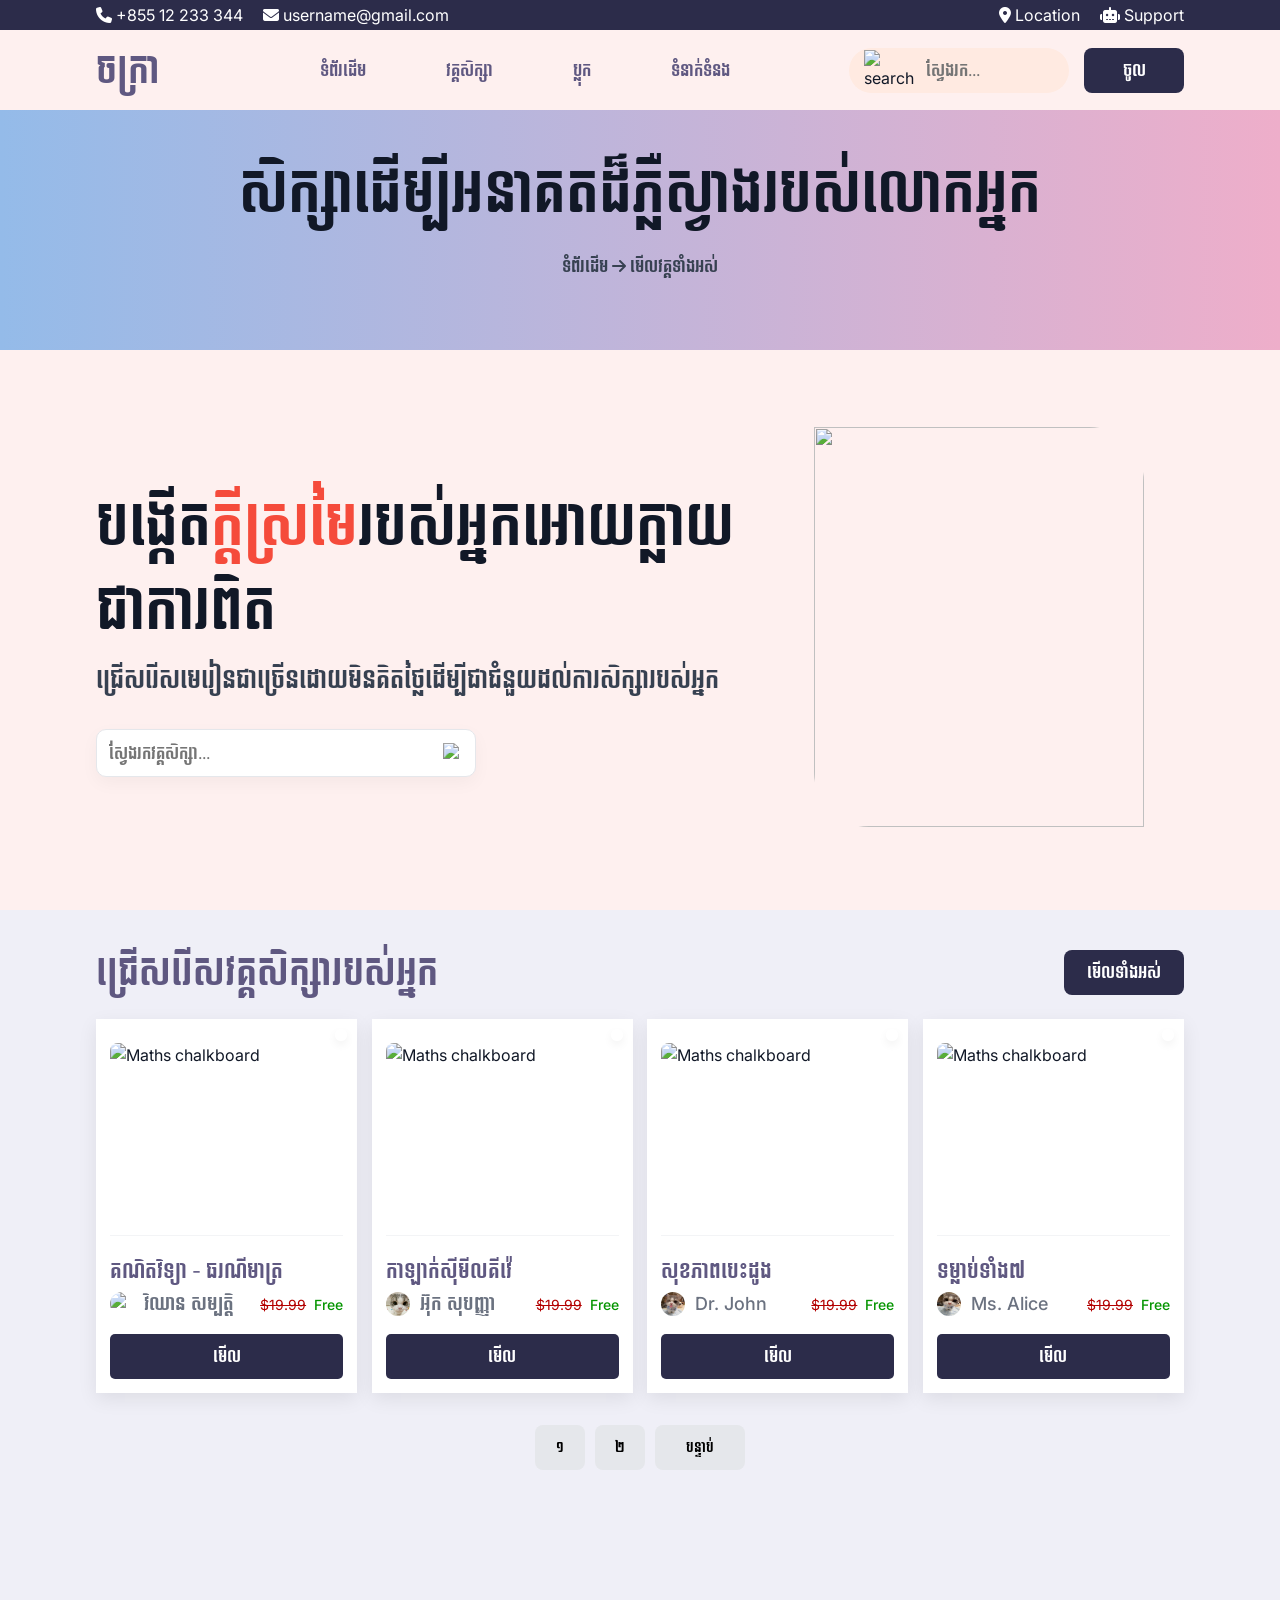
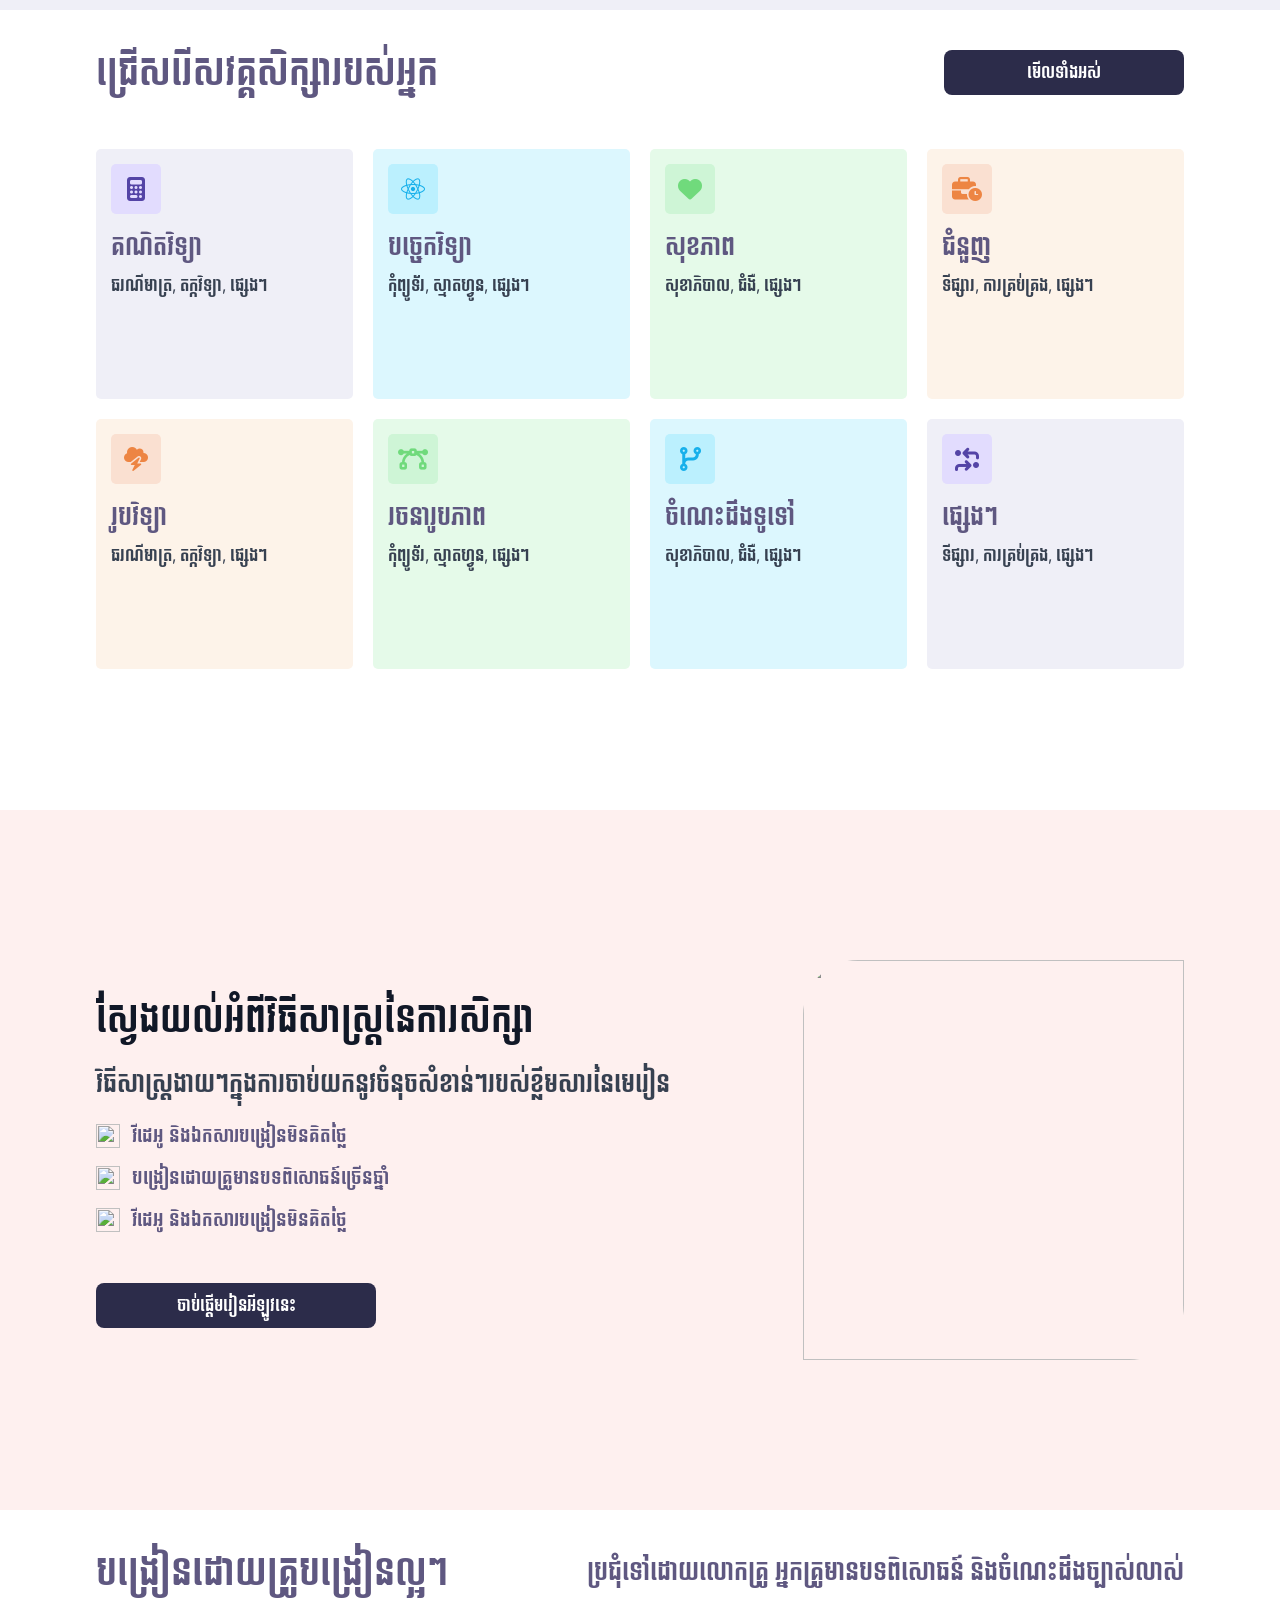
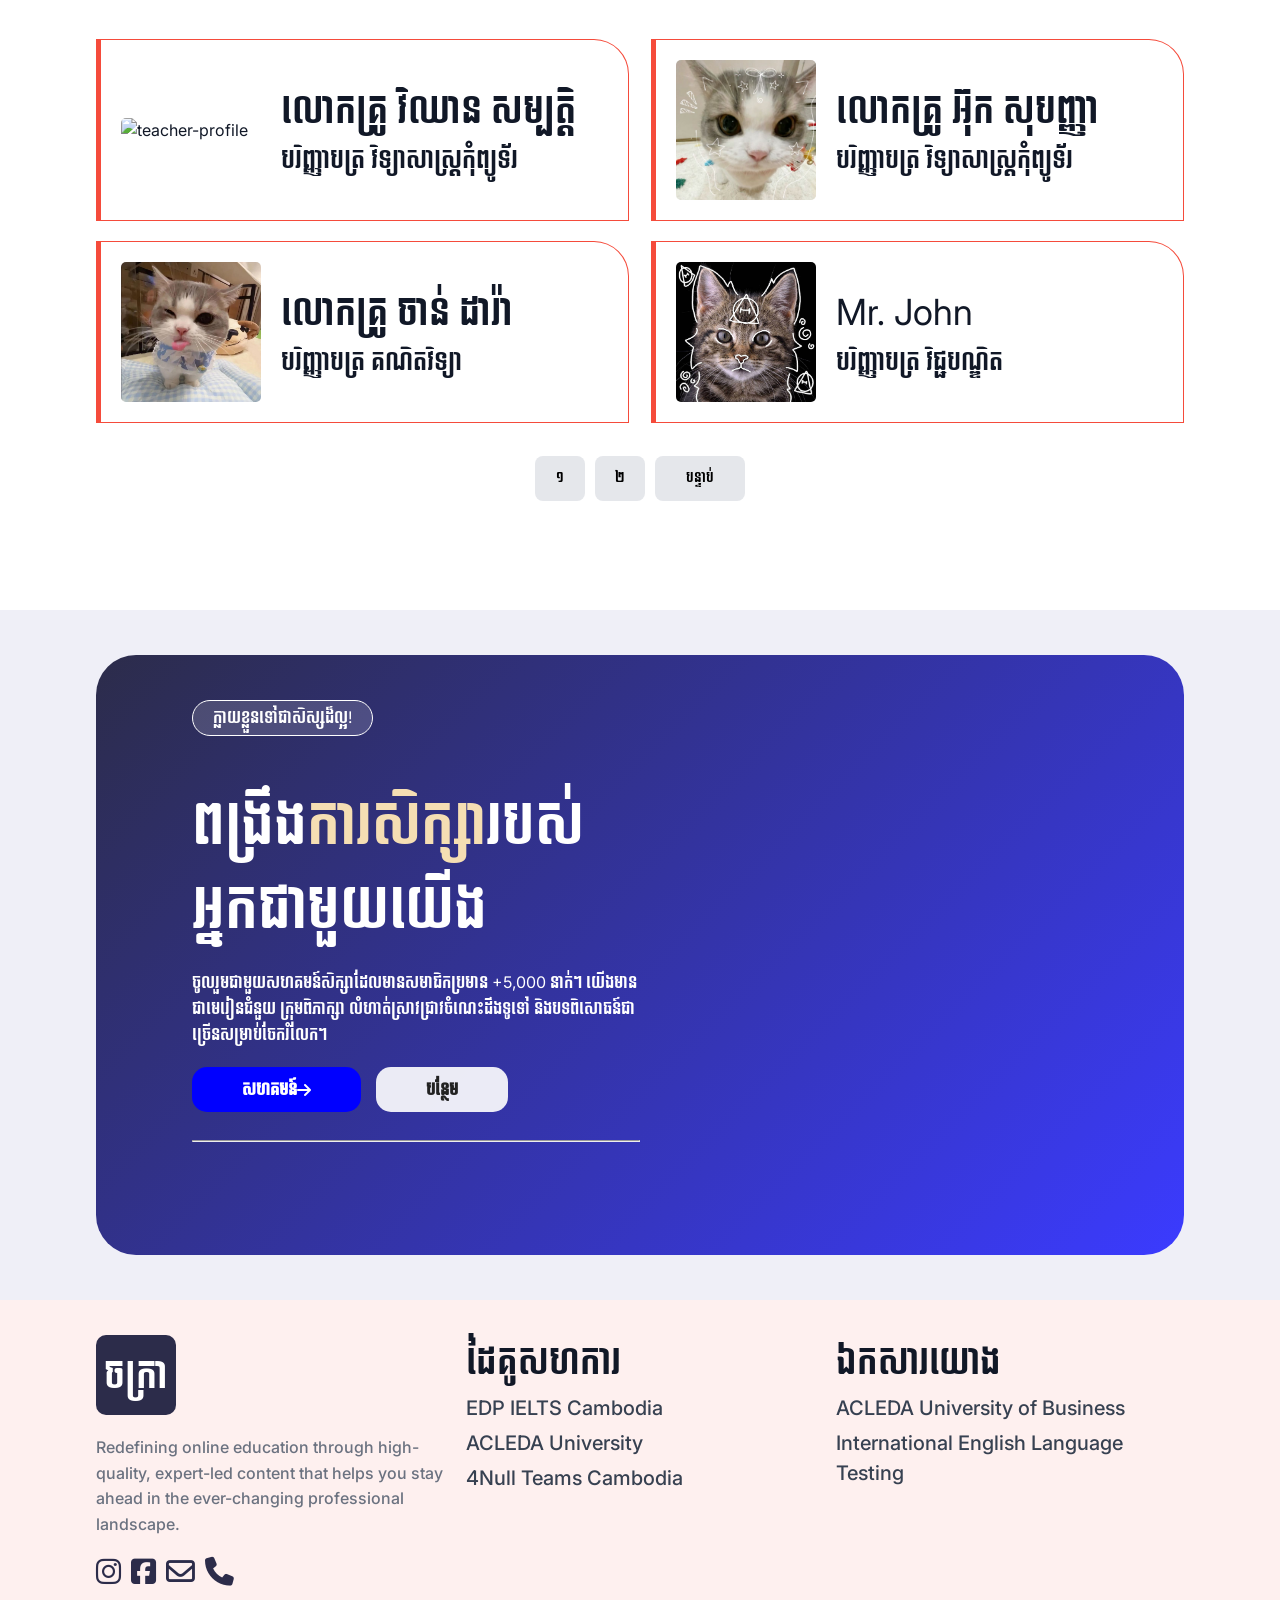
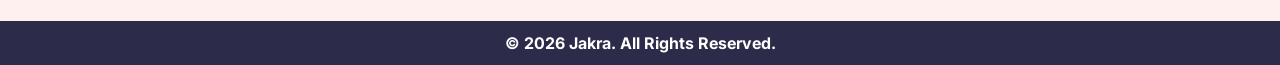
==== commit 30168565: "Sync header/footer, update teacher data, and add enrollment validation" ====
--- a/index.html
+++ b/index.html
@@ -40,11 +40,10 @@
         </div>
         <div class="header-ul">
             <div class="logo">
-                <a href="#">ចក្រា</a>
+                <a href="index.html">ចក្រា</a>
             </div>
             <ul>
                 <li><a href="index.html">ទំព័រដើម</a></li>
-                <li><a href="#">ទំព័រ</a></li>
                 <li><a href="src/allcourse.html">វគ្គសិក្សា</a></li>
                 <li><a href="#">ប្លុក</a></li>
                 <li><a href="src/studyoncampuss.html">ទំនាក់ទំនង</a></li>
@@ -108,16 +107,16 @@
             </div> -->
         </div>
         <div class="course-part">
-            <button id="course-number" class="course-current" onclick="backCourse()">១</button>
-            <button id="course-number" class="course-current" onclick="nextCourse()">២</button>
-            <button id="nextBtn" onclick="nextCourse()">បន្ទាប់</button>
+            <button id="course-number1" class="course-current">១</button>
+            <button id="course-number2" class="course-current">២</button>
+            <button id="nextBtn">បន្ទាប់</button>
         </div>
     </div>
 
     <div class="category">
         <div class="category-title">
             <h2>ជ្រើសរើសវគ្គសិក្សារបស់អ្នក</h2>
-            <button><a href="#">មើលទាំងអស់</a></button>
+            <button id="allCategory"><a href="#">មើលទាំងអស់</a></button>
         </div>
         <div class="category-container" id="category-item">
             <!-- <div class="category-card">
@@ -133,13 +132,13 @@
     <div class="platform">
         <div class="platform-title">
             <h2>ស្វែងយល់អំពីវិធីសាស្ត្រនៃការសិក្សា</h2>
-            <h3>ស្វែងយល់អំពីវិធីសាស្ត្រនៃការសិក្សា</h3>
+            <h3>វិធីសាស្ត្រងាយៗក្នុងការចាប់យកនូវចំនុចសំខាន់ៗរបស់ខ្លឹមសារនៃមេរៀន</h3>
             <ul class="platform-features">
                 <li><img id="checkIcon" src="asset/svg/check.svg" alt=""> វីដេអូ និងឯកសារបង្រៀនមិនគិតថ្លៃ</li>
                 <li><img id="checkIcon" src="asset/svg/check.svg" alt=""> បង្រៀនដោយគ្រូមានបទពិសោធន៍ច្រើនឆ្នាំ</li>
                 <li><img id="checkIcon" src="asset/svg/check.svg" alt=""> វីដេអូ និងឯកសារបង្រៀនមិនគិតថ្លៃ</li>
             </ul>
-            <button><a href="#">ចាប់ផ្ដើមរៀនអីឡូវនេះ</a></button>
+            <button><a href="src/allcourse.html">ចាប់ផ្ដើមរៀនអីឡូវនេះ</a></button>
         </div>
         <div class="platform-image">
             <img src="https://cdni.iconscout.com/illustration/premium/thumb/digital-learning-resources-illustration-svg-download-png-9609680.png"
@@ -163,9 +162,9 @@
             </div> -->
         </div>
         <div class="teacher-part">
-            <button id="teacher-number" class="teacher-current" onclick="backTeacher()">១</button>
-            <button id="teacher-number" class="teacher-current" onclick="nextTeacher()">២</button>
-            <button id="nextTeacherBtn" onclick="nextTeacher()">បន្ទាប់</button>
+            <button id="teacher-number1" class="teacher-current">១</button>
+            <button id="teacher-number2" class="teacher-current">២</button>
+            <button id="nextTeacherBtn">បន្ទាប់</button>
         </div>
     </div>
 
@@ -176,8 +175,8 @@
                 <p>ក្លាយខ្លួនទៅជាសិស្សដ៏ល្អ!</p>
             </div>
             <h1>ពង្រឹង<span>ការសិក្សា</span>របស់អ្នកជាមួយយើង</h1>
-            <p>ចូលរួមជាមួយសហគមន៍អ្នកបង្រៀនអំពី +50,000 នាក់។ យើងផ្ដល់ឧបករណ៍ សំរាប់ជំនួយ និងការចូលដល់ជំរុញសកល
-                ដើម្បីជួយអ្នកបង្កើតអាជីវកម្មបង្រៀនអនឡាញដែលចំណេញ។</p>
+            <p>ចូលរួមជាមួយសហគមន៍សិក្សាដែលមានសមាជិកប្រមាន +5,000 នាក់។ យើងមានជាមេរៀនជំនួយ ក្រុមពិភាក្សា លំហាត់ស្រាវជ្រាវ​
+                ចំណេះដឹងទូទៅ និងបទពិសោធន៍​ជាច្រើនសម្រាប់ចែករំលែក។</p>
             <div class="tag-button">
                 <button id="tag-community"><a href="https://t.me/sombath12examfiles">
                         សហគមន៍
@@ -202,7 +201,7 @@
         <div class="footer-Item">
             <div class="footerProfile footerItem">
                 <div class="logo">
-                    <a href="#">ចក្រា</a>
+                    <a href="index.html">ចក្រា</a>
                 </div>
                 <p>Redefining online education through high-quality, expert-led content that
                     helps you stay ahead in the ever-changing professional landscape.
--- a/style/style.css
+++ b/style/style.css
@@ -66,6 +66,7 @@
 
     --search-bg: #ffeae1;
     --text-white: #ffffff;
+    --button-height: 45px;
 }
 
 * {
@@ -110,6 +111,28 @@
     text-decoration: none;
     color: inherit;
     font-size: 16px;
+    transition: all 0.3s ease;
+}
+
+button {
+    cursor: pointer;
+    transition: all 0.3s cubic-bezier(0.4, 0, 0.2, 1);
+    border: none;
+    outline: none;
+    display: inline-flex;
+    align-items: center;
+    justify-content: center;
+    height: var(--button-height);
+}
+
+button:hover {
+    transform: translateY(-2px);
+    box-shadow: 0 5px 15px rgba(0, 0, 0, 0.1);
+    filter: brightness(1.1);
+}
+
+button:active {
+    transform: translateY(0) scale(0.96);
 }
 
 h1 {
@@ -220,7 +243,7 @@
 }
 
 header a:hover {
-    color: var(--button-color);
+    color: var(--button-hover-color);
 }
 
 header .header-actions {
@@ -234,8 +257,8 @@
     align-items: center;
     gap: 10px;
     width: 220px;
-    height: 36px;
-    padding: 0 10px;
+    height: var(--button-height);
+    padding: 0 15px;
     background-color: var(--search-bg);
     border-radius: 30px;
 }
@@ -253,18 +276,21 @@
 
 header button {
     width: 100px;
-    height: 40px;
+    height: var(--button-height);
     background-color: var(--button-color);
     color: var(--text-white);
-    border: none;
     border-radius: var(--border-radius);
-    cursor: pointer;
-    transition: 0.5s ease;
+    padding: 0;
+    /* Let flex handle it */
 }
 
 header button a {
-    text-decoration: none;
     color: var(--text-white);
+    width: 100%;
+    height: 100%;
+    display: flex;
+    align-items: center;
+    justify-content: center;
 }
 
 header button:hover {
@@ -369,9 +395,16 @@
     gap: 10px;
 }
 
-.footerProfile i {
+.footerSocial i {
     font-size: 1.8rem;
     color: var(--button-color);
+    cursor: pointer;
+    transition: all 0.3s ease;
+}
+
+.footerSocial i:hover {
+    color: var(--button-hover-color);
+    transform: translateY(-5px);
 }
 
 .footerPartner a,
@@ -381,6 +414,20 @@
     font-weight: 500;
     color: var(--text-secondary);
     cursor: pointer;
+    transition: all 0.3s ease;
+    display: inline-block;
+    /* To allow transform */
+}
+
+.footerPartner a:hover,
+.footerReference a:hover {
+    color: var(--button-hover-color);
+    transform: translateX(5px);
+}
+
+.footerProfile .logo a:hover {
+    color: rgba(255, 255, 255, 0.8);
+    transition: 0.3s ease;
 }
 
 .footer-Copyright {
--- a/style/landing.css
+++ b/style/landing.css
@@ -110,21 +110,15 @@
 
 .course-title button {
     width: 120px;
-    height: 40px;
+    height: var(--button-height);
     background-color: var(--button-color);
     color: var(--white);
-    border: none;
     border-radius: var(--border-radius);
-    cursor: pointer;
-    transition: 0.5s ease;
     font-weight: 600;
-    padding: 0 14px;
-    box-shadow: 0 8px 20px rgba(34, 34, 34, 0.06);
 }
 
 .course-title button:hover {
     background-color: var(--button-hover-color);
-    transform: translateY(-3px);
 }
 
 /* Course Item Container */
@@ -153,20 +147,27 @@
 .course-item-card button {
     width: 100%;
     margin-top: 15px;
-    height: 40px;
+    height: var(--button-height);
     border-radius: 5px;
-    border: none;
     color: var(--white);
     background-color: var(--button-color);
-    transition: 0.5s ease;
 }
 
 .course-item-card button:hover {
     background-color: var(--button-hover-color);
 }
 
+.course-item-card button a {
+    color: var(--white);
+    text-decoration: none;
+    display: flex;
+    align-items: center;
+    justify-content: center;
+    width: 100%;
+    height: 100%;
+}
+
 .course-item-card {
-    /* Original Block 2 - Overrides Block 1 where applicable */
     width: 24%;
     max-width: 100%;
     background: var(--background-color);
@@ -313,18 +314,13 @@
 .course-part button,
 .teacher-part button {
     width: 50px;
-    height: 40px;
+    height: var(--button-height);
     border-radius: var(--border-radius);
-    border: none;
     background-color: var(--button-secondary-bg);
-    margin-left: 0;
-    transition: 0.5s ease;
-    box-shadow: 0 6px 14px var(--border-light);
 }
 
 .course-part button:hover,
 .teacher-part button:hover {
-    transform: translateY(-2px);
     background-color: var(--button-hover-color);
     color: var(--text-white);
 }
@@ -376,20 +372,15 @@
 
 .category-title button {
     width: 240px;
-    height: 40px;
+    height: var(--button-height);
     background-color: var(--button-color);
     color: var(--text-white);
-    border: none;
     border-radius: var(--border-radius);
-    cursor: pointer;
-    transition: 0.5s ease;
     font-weight: 600;
-    box-shadow: 0 8px 20px rgba(34, 34, 34, 0.06);
 }
 
 .category-title button:hover {
     background-color: var(--button-hover-color);
-    transform: translateY(-3px);
 }
 
 .category-container {
@@ -595,21 +586,16 @@
 
 .platform-title button {
     width: 280px;
-    height: 40px;
+    height: var(--button-height);
     margin-top: 30px;
     background-color: var(--button-color);
     color: var(--text-white);
-    border: none;
     border-radius: var(--border-radius);
-    cursor: pointer;
-    transition: 0.5s ease;
     font-weight: 600;
-    box-shadow: 0 8px 20px rgba(34, 34, 34, 0.06);
 }
 
 .platform-title button:hover {
     background-color: var(--button-hover-color);
-    transform: translateY(-3px);
 }
 
 .platform-image {
@@ -751,17 +737,13 @@
 }
 
 .tag-button button {
-    height: 40px;
+    height: var(--button-height);
     padding: 0 50px;
     border-radius: 15px;
-    border: none;
-    cursor: pointer;
-    transition: 0.5s ease;
 }
 
 #tag-community {
     background-color: blue;
-    box-shadow: 0 0 15px blue;
 }
 
 #tag-community:hover {
@@ -778,11 +760,15 @@
 .tag-button button a {
     color: var(--white);
     font-weight: 600;
+    width: 100%;
+    height: 100%;
+    display: flex;
+    align-items: center;
+    justify-content: center;
 }
 
 #tag-learnMore {
     background-color: var(--overlay-glass);
-    color: #222;
 }
 
 #tag-learnMore a {
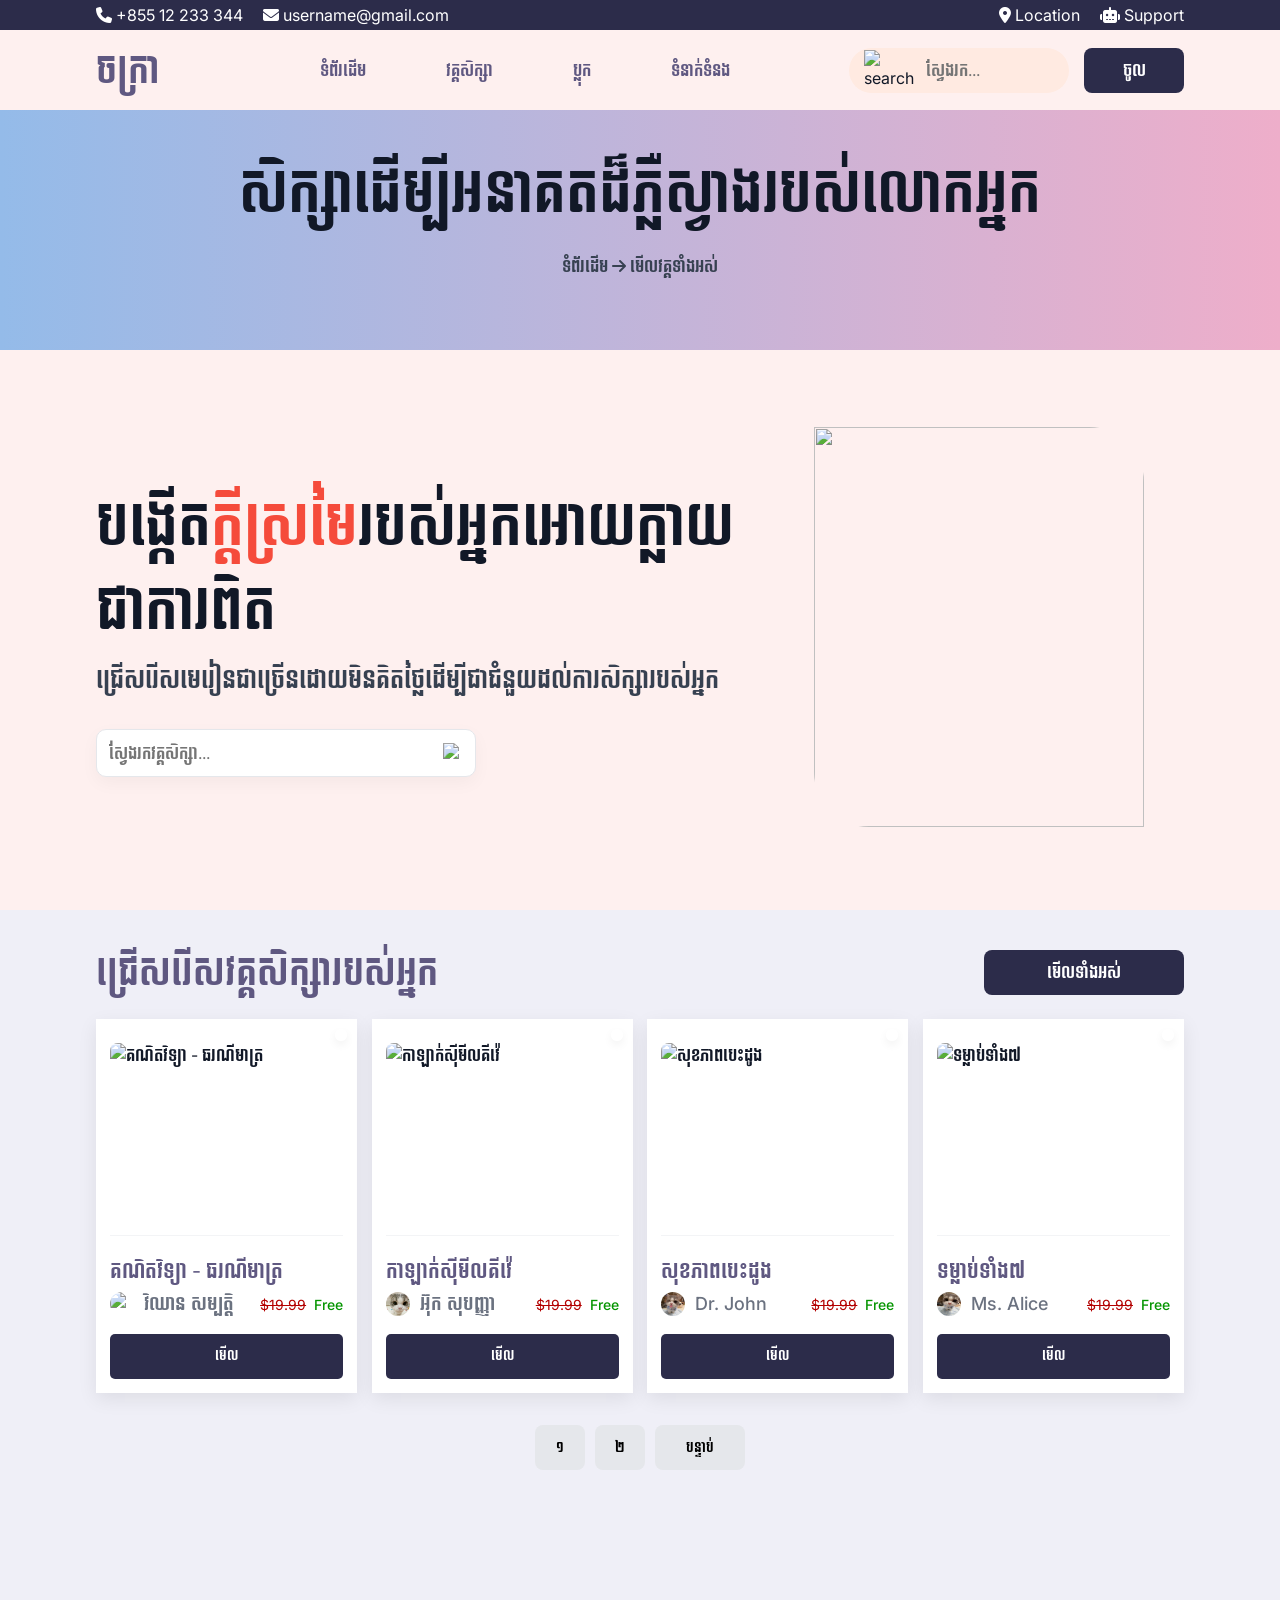
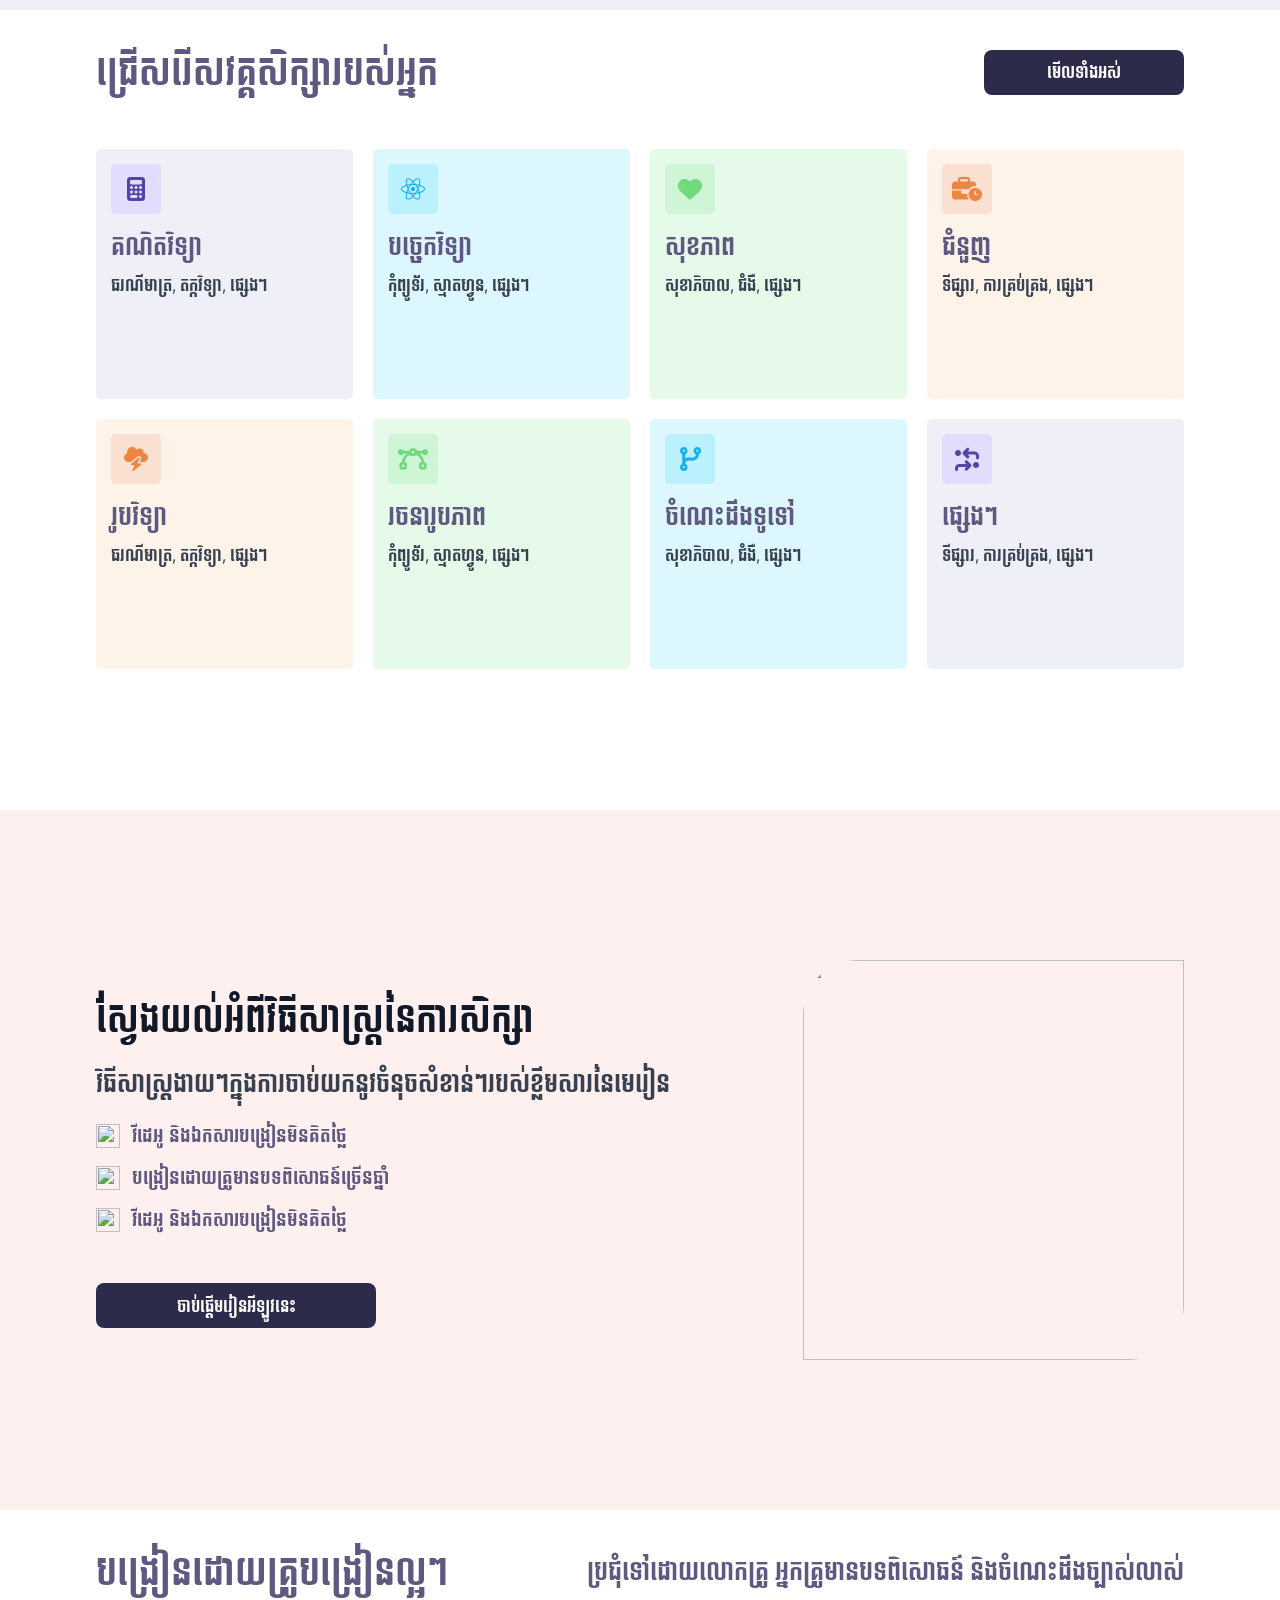
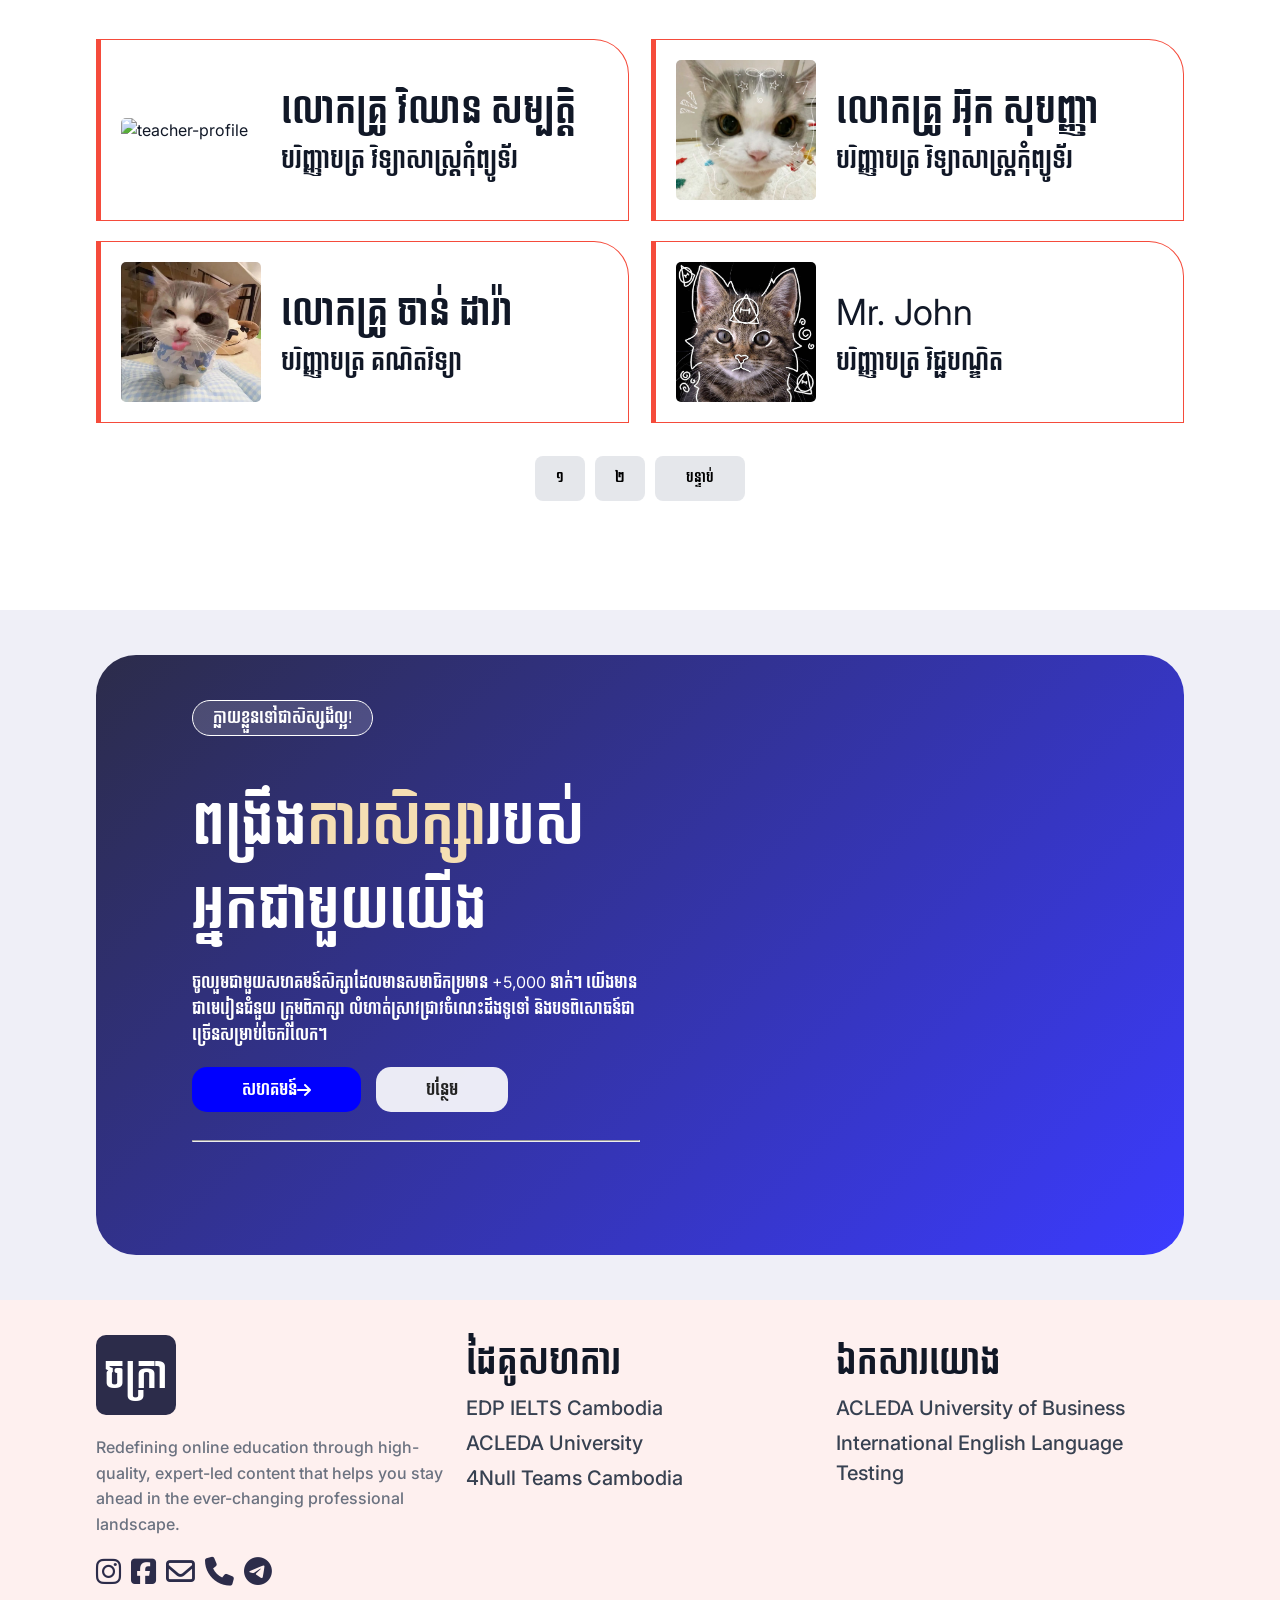
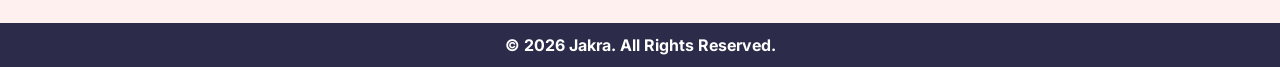
==== commit 9b8425b7: "Update repository" ====
--- a/index.html
+++ b/index.html
@@ -11,6 +11,7 @@
     <link rel="stylesheet" href="https://cdn.jsdelivr.net/npm/bootstrap-icons@1.11.3/font/bootstrap-icons.min.css">
     <meta name="viewport" content="width=device-width, initial-scale=1.0">
     <title>Jakra E-Learning</title>
+    <link rel="icon" type="image/jpg" href="asset/image/favicon.jpg">
 </head>
 
 <body>
@@ -84,7 +85,7 @@
     <div class="course">
         <div class="course-title">
             <h2>ជ្រើសរើសវគ្គសិក្សារបស់អ្នក</h2>
-            <button><a href="src/allcourse.html" target="_blank">មើលទាំងអស់</a></button>
+            <a href="src/allcourse.html" target="_blank" class="view-all-btn">មើលទាំងអស់</a>
         </div>
         <div class="course-item">
             <!-- <div class="course-item-card">
@@ -116,7 +117,7 @@
     <div class="category">
         <div class="category-title">
             <h2>ជ្រើសរើសវគ្គសិក្សារបស់អ្នក</h2>
-            <button id="allCategory"><a href="#">មើលទាំងអស់</a></button>
+            <a href="src/allcourse.html" class="view-all-btn" id="allCategory">មើលទាំងអស់</a>
         </div>
         <div class="category-container" id="category-item">
             <!-- <div class="category-card">
@@ -138,7 +139,7 @@
                 <li><img id="checkIcon" src="asset/svg/check.svg" alt=""> បង្រៀនដោយគ្រូមានបទពិសោធន៍ច្រើនឆ្នាំ</li>
                 <li><img id="checkIcon" src="asset/svg/check.svg" alt=""> វីដេអូ និងឯកសារបង្រៀនមិនគិតថ្លៃ</li>
             </ul>
-            <button><a href="src/allcourse.html">ចាប់ផ្ដើមរៀនអីឡូវនេះ</a></button>
+            <a href="src/allcourse.html" class="start-learning-btn">ចាប់ផ្ដើមរៀនអីឡូវនេះ</a>
         </div>
         <div class="platform-image">
             <img src="https://cdni.iconscout.com/illustration/premium/thumb/digital-learning-resources-illustration-svg-download-png-9609680.png"
@@ -207,10 +208,11 @@
                     helps you stay ahead in the ever-changing professional landscape.
                 </p>
                 <div class="footerSocial">
-                    <i class="fa-brands fa-instagram"></i>
-                    <i class="fa-brands fa-square-facebook"></i>
-                    <i class="fa-regular fa-envelope"></i>
-                    <i class="fa-solid fa-phone"></i>
+                    <a href="#"><i class="fa-brands fa-instagram"></i></a>
+                    <a href="#"><i class="fa-brands fa-square-facebook"></i></a>
+                    <a href="#"><i class="fa-regular fa-envelope"></i></a>
+                    <a href="#"><i class="fa-solid fa-phone"></i></a>
+                    <a href="#"><i class="fa-brands fa-telegram"></i></a>
                 </div>
             </div>
             <div class="footerPartner footerItem">
--- a/style/landing.css
+++ b/style/landing.css
@@ -108,16 +108,23 @@
     font-weight: bold;
 }
 
-.course-title button {
-    width: 120px;
+.course-title button,
+.view-all-btn {
+    width: 200px;
     height: var(--button-height);
     background-color: var(--button-color);
     color: var(--white);
     border-radius: var(--border-radius);
-    font-weight: 600;
-}
-
-.course-title button:hover {
+    display: flex;
+    align-items: center;
+    justify-content: center;
+    text-decoration: none;
+    border: none;
+    cursor: pointer;
+}
+
+.course-title button:hover,
+.view-all-btn:hover {
     background-color: var(--button-hover-color);
 }
 
@@ -142,6 +149,8 @@
     flex-direction: column;
     overflow: hidden;
     float: left;
+    text-decoration: none;
+    color: inherit;
 }
 
 .course-item-card button {
@@ -157,14 +166,18 @@
     background-color: var(--button-hover-color);
 }
 
-.course-item-card button a {
+.course-item-card button {
+    width: 100%;
+    margin-top: 15px;
+    height: var(--button-height);
+    border-radius: 5px;
     color: var(--white);
-    text-decoration: none;
-    display: flex;
-    align-items: center;
-    justify-content: center;
-    width: 100%;
-    height: 100%;
+    background-color: var(--button-color);
+    display: flex;
+    align-items: center;
+    justify-content: center;
+    cursor: pointer;
+    border: none;
 }
 
 .course-item-card {
@@ -370,16 +383,21 @@
     font-weight: bold;
 }
 
-.category-title button {
-    width: 240px;
+.category-title button,
+#allCategory.view-all-btn {
+    width: 200px;
     height: var(--button-height);
     background-color: var(--button-color);
     color: var(--text-white);
     border-radius: var(--border-radius);
-    font-weight: 600;
-}
-
-.category-title button:hover {
+    display: flex;
+    align-items: center;
+    justify-content: center;
+    text-decoration: none;
+}
+
+.category-title button:hover,
+.view-all-btn:hover {
     background-color: var(--button-hover-color);
 }
 
@@ -584,17 +602,22 @@
     height: 24px;
 }
 
-.platform-title button {
+.platform-title button,
+.start-learning-btn {
     width: 280px;
     height: var(--button-height);
     margin-top: 30px;
     background-color: var(--button-color);
     color: var(--text-white);
     border-radius: var(--border-radius);
-    font-weight: 600;
-}
-
-.platform-title button:hover {
+    display: flex;
+    align-items: center;
+    justify-content: center;
+    text-decoration: none;
+}
+
+.platform-title button:hover,
+.start-learning-btn:hover {
     background-color: var(--button-hover-color);
 }
 
@@ -759,7 +782,6 @@
 
 .tag-button button a {
     color: var(--white);
-    font-weight: 600;
     width: 100%;
     height: 100%;
     display: flex;
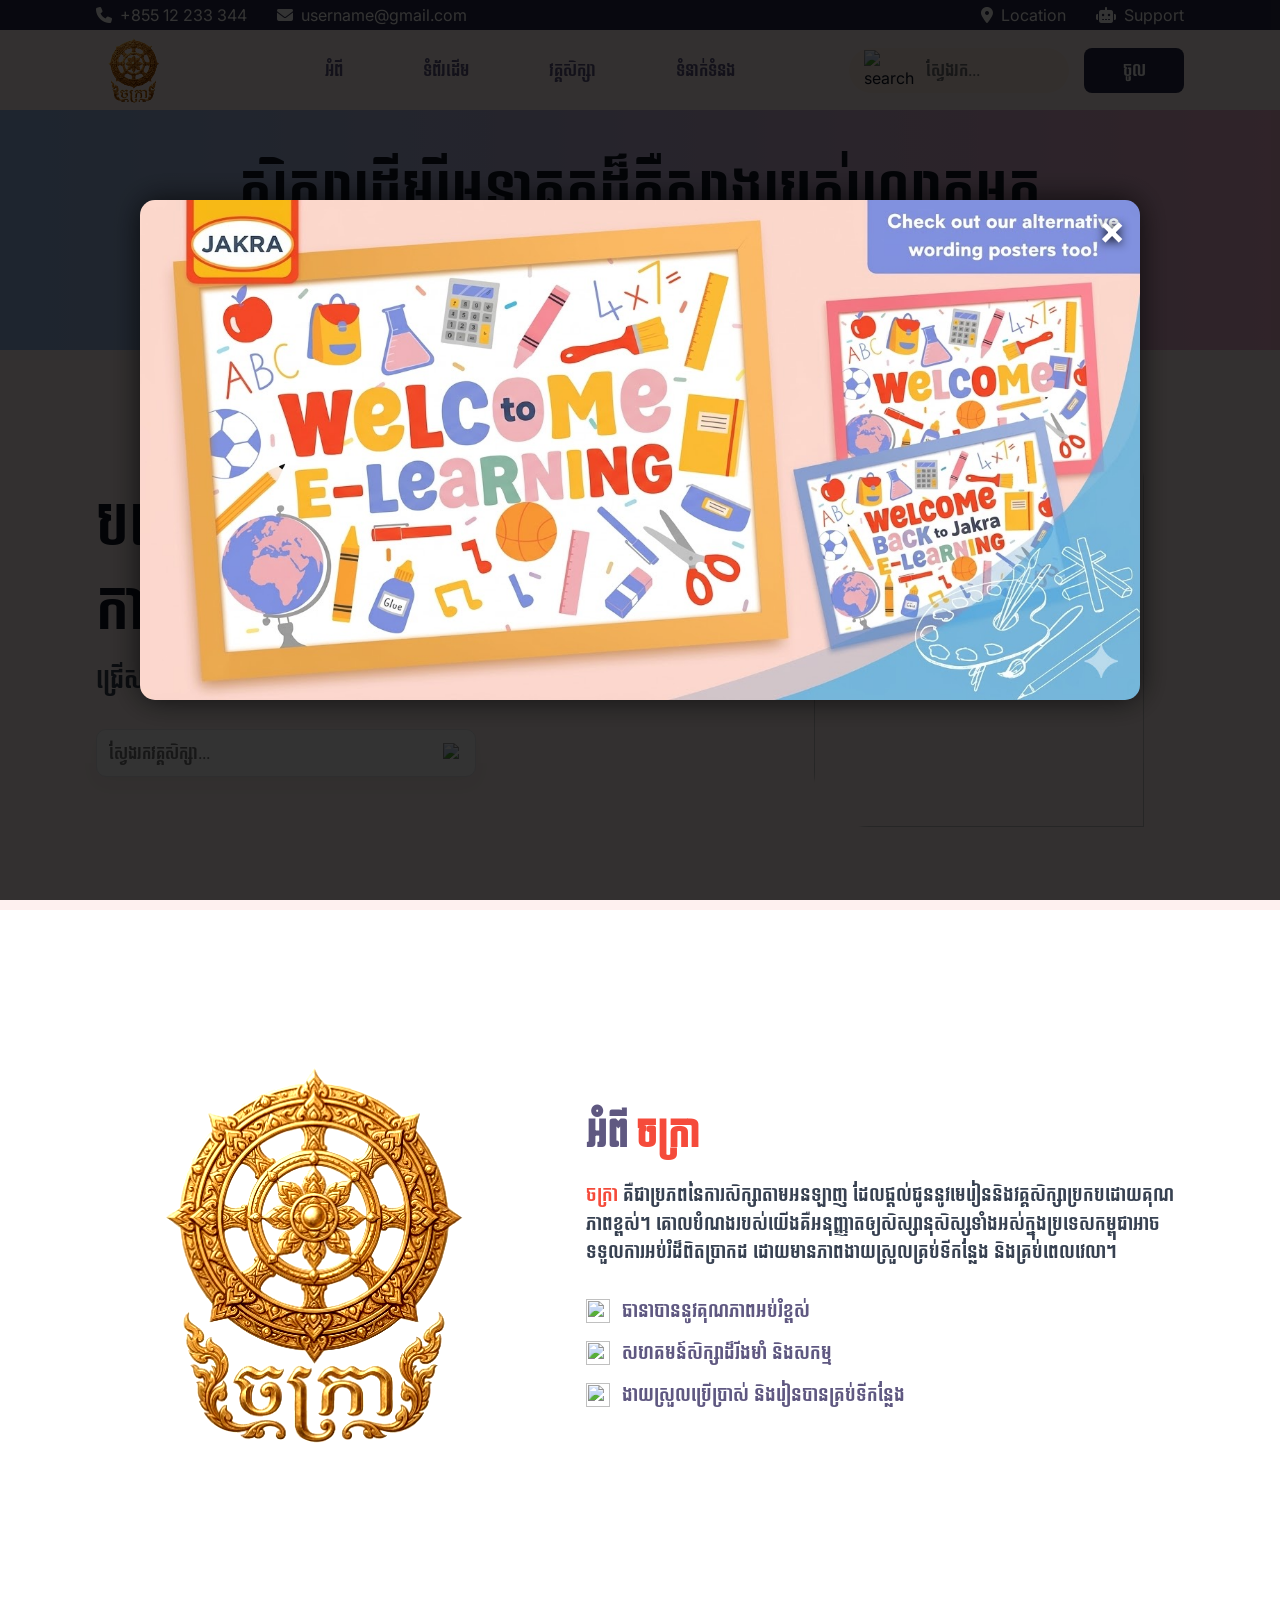
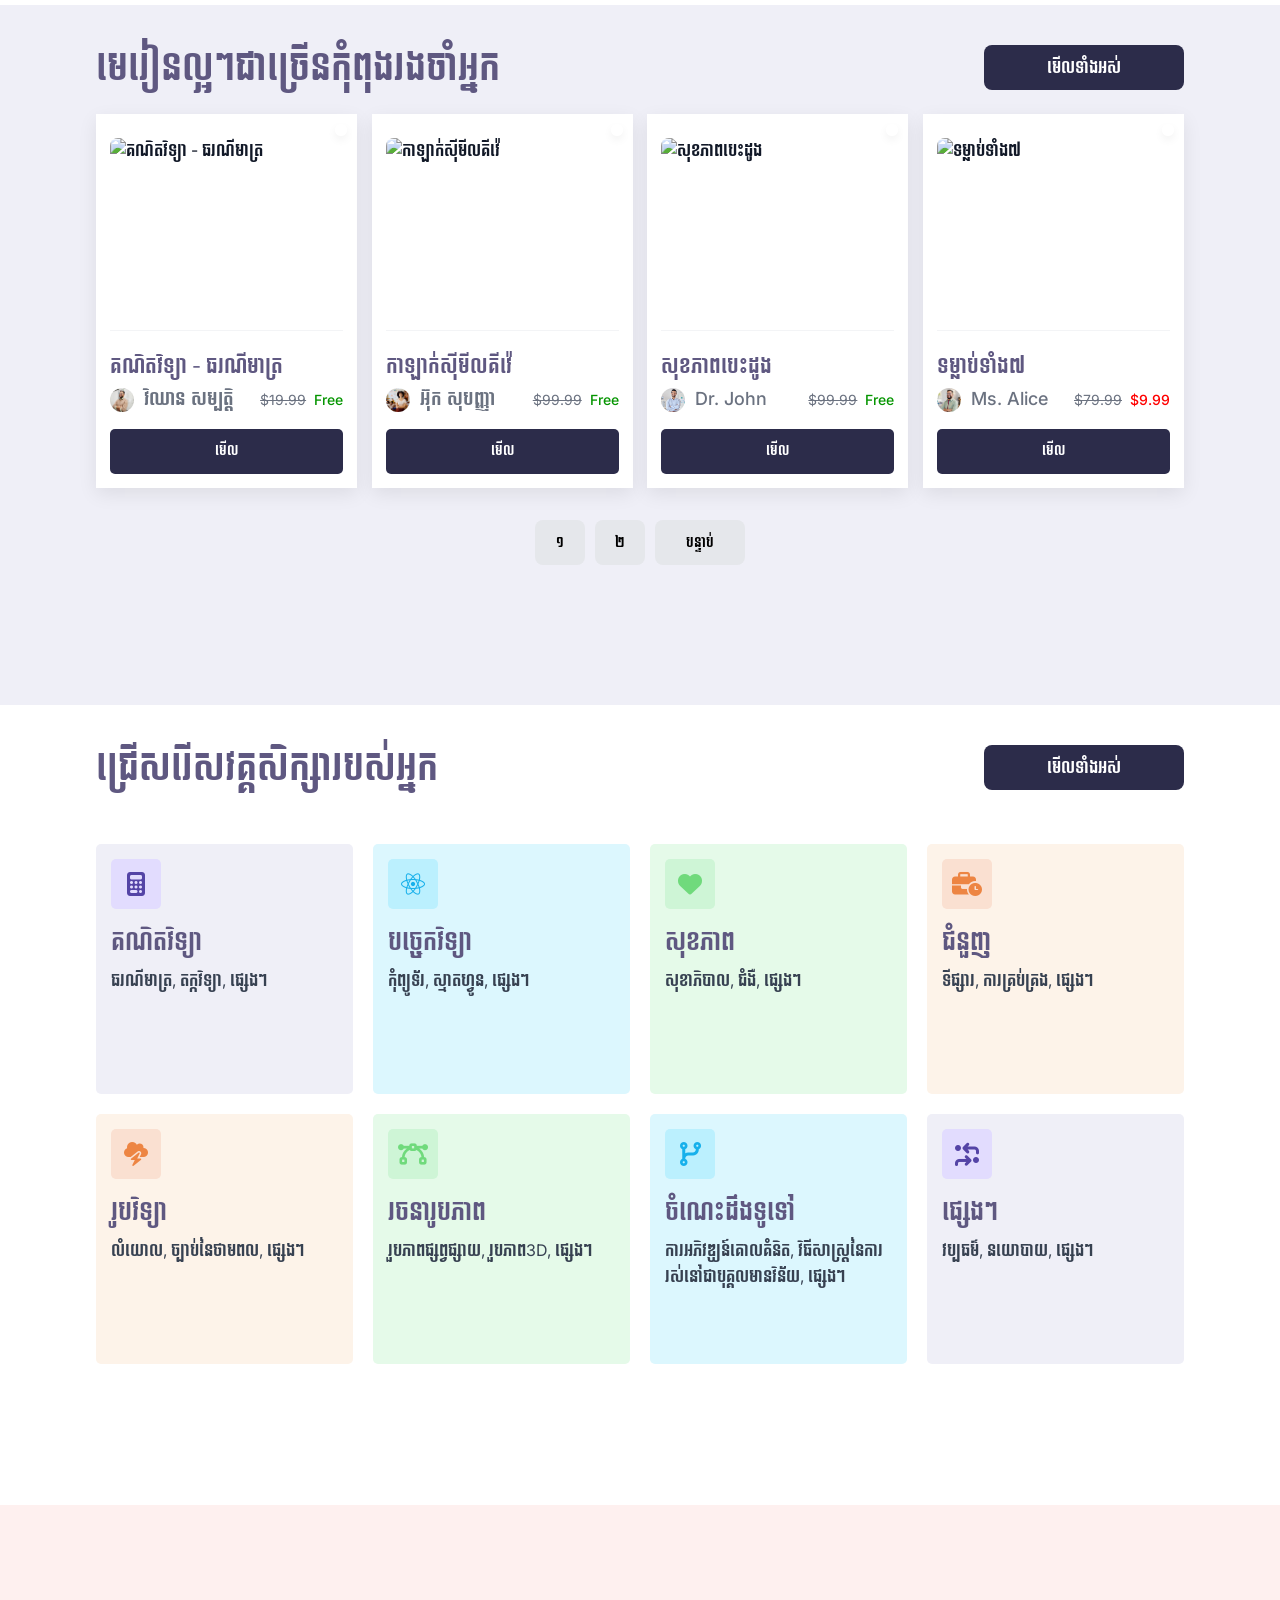
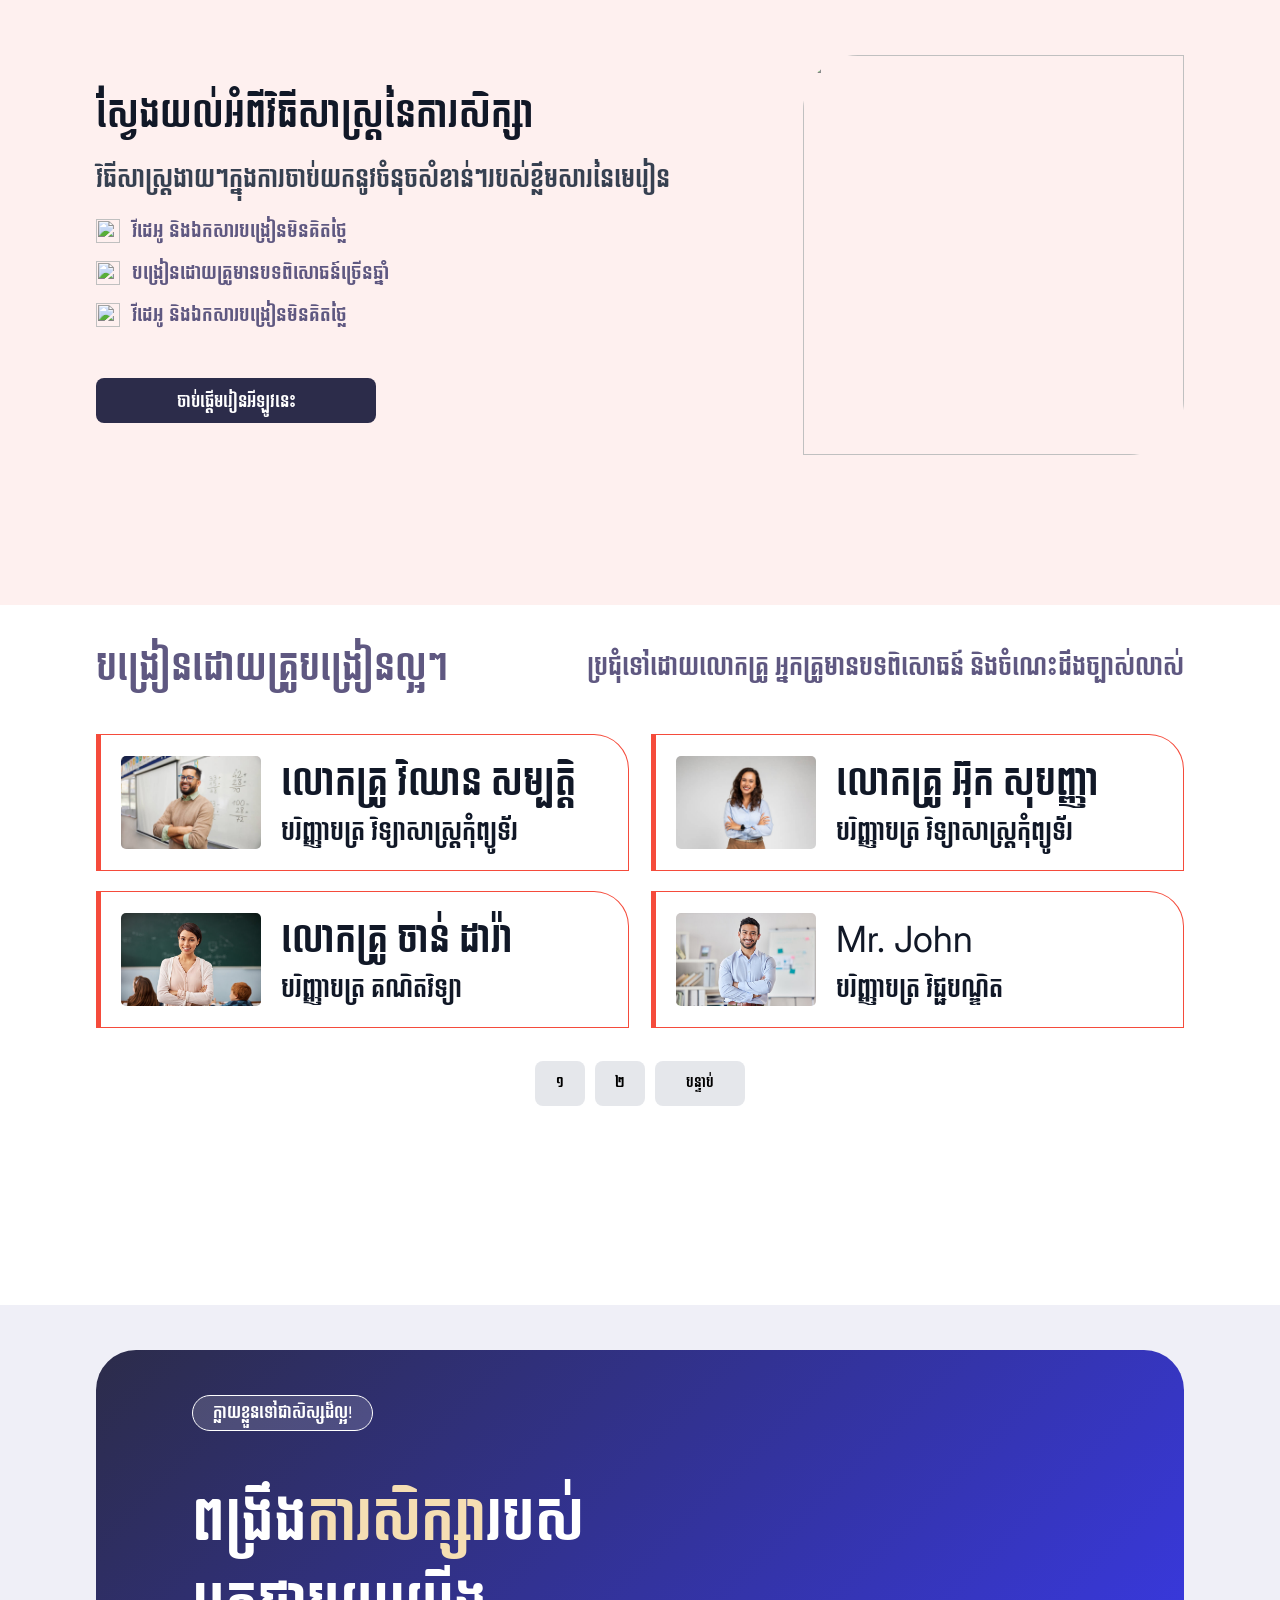
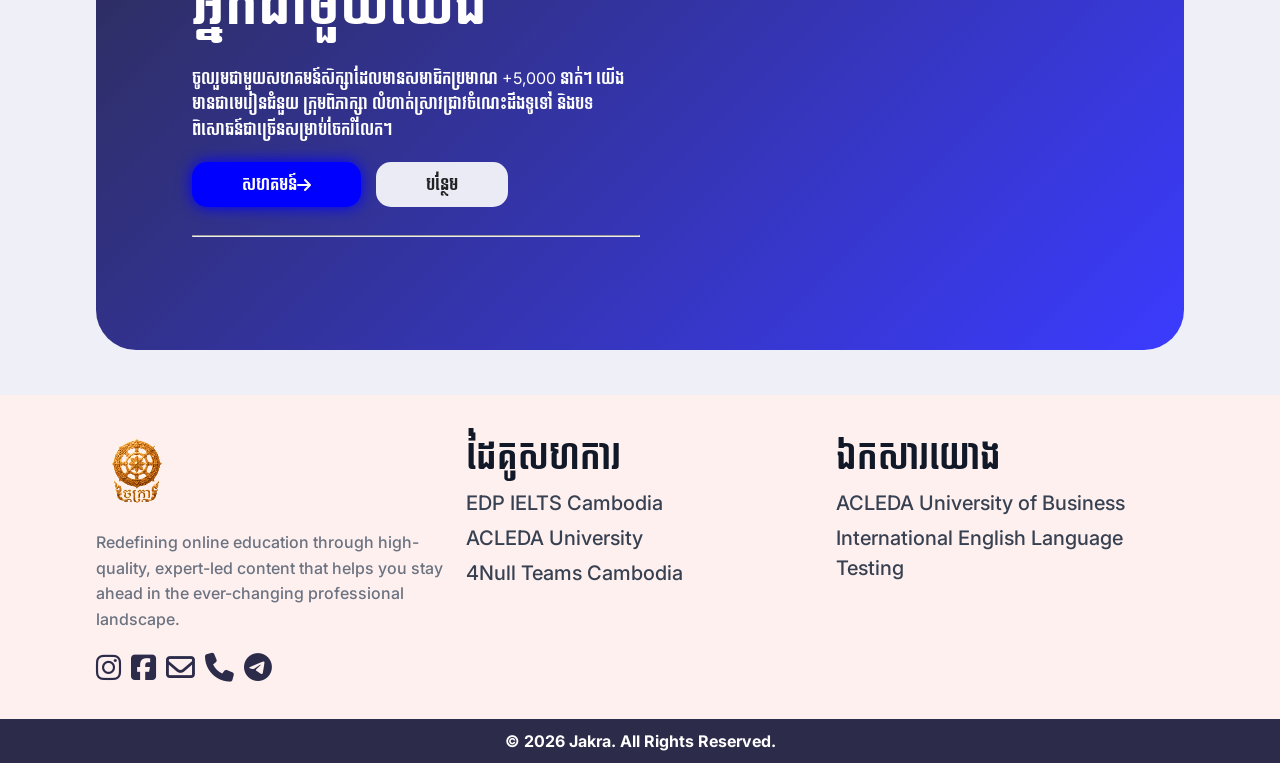
==== commit 80467f2d: "Update landing page layout, add welcome modal, fix card formatting, and update profile images" ====
--- a/index.html
+++ b/index.html
@@ -11,7 +11,7 @@
     <link rel="stylesheet" href="https://cdn.jsdelivr.net/npm/bootstrap-icons@1.11.3/font/bootstrap-icons.min.css">
     <meta name="viewport" content="width=device-width, initial-scale=1.0">
     <title>Jakra E-Learning</title>
-    <link rel="icon" type="image/jpg" href="asset/image/favicon.jpg">
+    <link rel="icon" type="image/jpg" href="asset/image/jakraLogo.jpg">
 </head>
 
 <body>
@@ -41,12 +41,12 @@
         </div>
         <div class="header-ul">
             <div class="logo">
-                <a href="index.html">ចក្រា</a>
+                <a href="index.html"><img src="asset/image/jakraLogo.jpg" alt="logo"></a>
             </div>
             <ul>
+                <li><a href="#about">អំពី</a></li>
                 <li><a href="index.html">ទំព័រដើម</a></li>
                 <li><a href="src/allcourse.html">វគ្គសិក្សា</a></li>
-                <li><a href="#">ប្លុក</a></li>
                 <li><a href="src/studyoncampuss.html">ទំនាក់ទំនង</a></li>
             </ul>
             <div class="header-actions">
@@ -54,7 +54,7 @@
                     <img src="asset/svg/search.svg" class="icon" alt="search">
                     <input type="text" placeholder="ស្វែងរក...">
                 </div>
-                <button id="loginBtn"><a href="#">ចូល</a></button>
+                <button id="loginBtn"><a href="src/login.html">ចូល</a></button>
             </div>
         </div>
     </header>
@@ -68,7 +68,7 @@
     <!-- Hero Banner -->
     <section class="hero-baner">
         <div class="hero-title">
-            <h1>បង្កើត<span>ក្ដីស្រមៃ</span>របស់អ្នកអោយក្លាយជាការពិត</h1>
+            <h1>បង្កើត<span>ក្ដីស្រមៃ</span>របស់អ្នកឱ្យក្លាយជាការពិត</h1>
             <p>ជ្រើសរើសមេរៀនជាច្រើនដោយមិនគិតថ្លៃដើម្បីជាជំនួយដល់ការសិក្សារបស់អ្នក</p>
             <div class="hero-search">
                 <input type="text" placeholder="ស្វែងរកវគ្គសិក្សា...">
@@ -81,31 +81,32 @@
         </div>
     </section>
 
+    <!-- About -->
+    <section id="about" class="about">
+        <div class="about-image">
+            <img src="asset/image/jakraLogo.jpg" alt="About Jakra E-Learning">
+        </div>
+        <div class="about-text">
+            <h2>អំពី <span>ចក្រា</span></h2>
+            <p><span>ចក្រា</span> គឺជាប្រភពនៃការសិក្សាតាមអនឡាញ ដែលផ្តល់ជូននូវមេរៀននិងវគ្គសិក្សាប្រកបដោយគុណភាពខ្ពស់។ គោលបំណងរបស់យើងគឺអនុញ្ញាតឲ្យសិស្សានុសិស្សទាំងអស់ក្នុងប្រទេសកម្ពុជាអាចទទួលការអប់រំដ៏ពិតប្រាកដ ដោយមានភាពងាយស្រួលគ្រប់ទីកន្លែង និងគ្រប់ពេលវេលា។</p>
+            <ul class="about-features-list">
+                <li><img id="checkIcon" src="asset/svg/check.svg" alt=""> ធានាបាននូវគុណភាពអប់រំខ្ពស់</li>
+                <li><img id="checkIcon" src="asset/svg/check.svg" alt=""> សហគមន៍សិក្សាដ៏រឹងមាំ និងសកម្ម</li>
+                <li><img id="checkIcon" src="asset/svg/check.svg" alt=""> ងាយស្រួលប្រើប្រាស់ និងរៀនបានគ្រប់ទីកន្លែង</li>
+            </ul>
+        </div>
+    </section>
+
     <!-- Course -->
     <div class="course">
         <div class="course-title">
-            <h2>ជ្រើសរើសវគ្គសិក្សារបស់អ្នក</h2>
-            <a href="src/allcourse.html" target="_blank" class="view-all-btn">មើលទាំងអស់</a>
+            <h2>មេរៀនល្អៗជាច្រើនកុំពុងរងចាំអ្នក</h2>
+            <a href="src/allcourse.html" class="view-all-btn">មើលទាំងអស់</a>
         </div>
         <div class="course-item">
-            <!-- <div class="course-item-card">
-                <img class="course-thumb"
-                    src="https://img.freepik.com/free-vector/maths-chalkboard_23-2148178220.jpg?semt=ais_wordcount_boost&w=740&q=80"
-                    alt="Maths chalkboard">
-                <div class="course-item-card-favorite"><img class="icon-small" src="asset/svg/heart.svg" alt="favorite">
-                </div>
-                <hr>
-                <h3>គណិតវិទ្យាធរណីមាត្រ</h3>
-                <div class="course-item-card-author">
-                    <div class="course-profile">
-                        <img class="profile-thumb"
-                            src="https://galaxypfp.com/wp-content/uploads/2025/10/aesthetic-cute-cat-pfp.webp"
-                            alt="author">
-                        <p>Vichhean Sombath</p>
-                    </div>
-                    <p class="price"><del>$19.99</del> Free</p>
-                </div>
-            </div> -->
+            
+            <!-- Course List Here -->
+
         </div>
         <div class="course-part">
             <button id="course-number1" class="course-current">១</button>
@@ -120,13 +121,9 @@
             <a href="src/allcourse.html" class="view-all-btn" id="allCategory">មើលទាំងអស់</a>
         </div>
         <div class="category-container" id="category-item">
-            <!-- <div class="category-card">
-                <div class="category-card-item" id="Math">
-                    <div class="category-icon"><img src="asset/svg/cart.svg" alt=""></div>
-                    <h3>គណិតវិទ្យា</h3>
-                    <p>ធរណីមាត្រ​,​ តក្កវិទ្យា, ផ្សេងៗ</p>
-                </div>
-            </div> -->
+            
+            <!-- Category Here -->
+
         </div>
     </div>
 
@@ -154,13 +151,9 @@
             <h3>ប្រជុំទៅដោយលោកគ្រូ អ្នកគ្រូមានបទពិសោធន៍ និងចំណេះដឹងច្បាស់លាស់</h3>
         </div>
         <div class="teacher-profile" id="teacher-profile">
-            <!-- <div class="teacher-profile-item">
-                <img src="asset/author/mainpfp.jpg" alt="teacher-profile">
-                <div class="teacher-profile-text">
-                    <h2>លោកគ្រូ វិឈាន សម្បត្តិ</h2>
-                    <h3>បរិញ្ញាបត្រ វិទ្យាសាស្ត្រកុំព្យូទ័រ</h3>
-                </div>
-            </div> -->
+            
+            <!-- Teacher Profile Here -->
+            
         </div>
         <div class="teacher-part">
             <button id="teacher-number1" class="teacher-current">១</button>
@@ -176,7 +169,7 @@
                 <p>ក្លាយខ្លួនទៅជាសិស្សដ៏ល្អ!</p>
             </div>
             <h1>ពង្រឹង<span>ការសិក្សា</span>របស់អ្នកជាមួយយើង</h1>
-            <p>ចូលរួមជាមួយសហគមន៍សិក្សាដែលមានសមាជិកប្រមាន +5,000 នាក់។ យើងមានជាមេរៀនជំនួយ ក្រុមពិភាក្សា លំហាត់ស្រាវជ្រាវ​
+            <p>ចូលរួមជាមួយសហគមន៍សិក្សាដែលមានសមាជិកប្រមាណ +5,000 នាក់។ យើងមានជាមេរៀនជំនួយ ក្រុមពិភាក្សា លំហាត់ស្រាវជ្រាវ​
                 ចំណេះដឹងទូទៅ និងបទពិសោធន៍​ជាច្រើនសម្រាប់ចែករំលែក។</p>
             <div class="tag-button">
                 <button id="tag-community"><a href="https://t.me/sombath12examfiles">
@@ -197,12 +190,20 @@
 
     </div>
 
+    <!-- Welcome Modal -->
+    <div id="welcomeModal" class="welcome-modal">
+        <div class="welcome-modal-content">
+            <span class="close-welcome" id="closeWelcomeBtn">&times;</span>
+            <img src="asset/image/popupPoster.jpg" alt="Welcome to Jakra E-Learning">
+        </div>
+    </div>
+
     <!-- Footer -->
     <footer>
         <div class="footer-Item">
             <div class="footerProfile footerItem">
                 <div class="logo">
-                    <a href="index.html">ចក្រា</a>
+                    <a href="index.html"><img src="asset/image/jakraLogo.jpg" alt="logo"></a>
                 </div>
                 <p>Redefining online education through high-quality, expert-led content that
                     helps you stay ahead in the ever-changing professional landscape.
--- a/style/style.css
+++ b/style/style.css
@@ -82,6 +82,7 @@
     /* Firefox */
     -ms-overflow-style: none;
     /* IE and Edge */
+    scroll-behavior: smooth;
 }
 
 html::-webkit-scrollbar,
@@ -184,11 +185,31 @@
     color: white;
     font-family: var(--default-font);
     font-weight: 400;
-    transition: 0.5s ease;
-}
-
-.header-contact a:hover {
+    transition: 0.3s ease;
+    display: inline-flex;
+    align-items: center;
+}
+
+.header-contact a:hover{
     color: var(--star-color);
+    transform: scale(1.05); /* Scales the text elegantly */
+}
+
+/* Also animate the icons when hovering over the container! */
+.contact-left div,
+.contact-right div {
+    display: flex;
+    align-items: center;
+    gap: 8px; /* Added proper spacing between icon and text */
+    cursor: pointer;
+    transition: 0.3s ease;
+}
+
+.contact-left div:hover i,
+.contact-right div:hover i {
+    color: var(--star-color);
+    transform: translateY(-2px); /* Makes the icon bounce slightly on hover */
+    transition: 0.3s ease;
 }
 
 .contact-left {
@@ -196,7 +217,7 @@
     width: auto;
     display: flex;
     align-items: center;
-    gap: 20px;
+    gap: 30px; /* Increased gap to handle scaling text without overlap */
 }
 
 .contact-right {
@@ -204,7 +225,7 @@
     height: 100%;
     width: auto;
     align-items: center;
-    gap: 20px;
+    gap: 30px;
 }
 
 .header-ul {
@@ -219,9 +240,19 @@
 }
 
 .logo a {
-    font-size: 36px;
-    color: var(--title-color);
+    display: flex;
+    align-items: center;
+    justify-content: center;
     text-decoration: none;
+}
+
+.logo img {
+    height: 75px; /* Constraining height to fit header nicely */
+    width: auto;
+    border-radius: 8px; /* Optional slight rounding for logo if needed */
+    object-fit: contain;
+    mix-blend-mode: multiply;
+    filter: contrast(1.5) brightness(1.1);
 }
 
 header ul {
@@ -369,7 +400,6 @@
 
 .footerProfile .logo {
     width: 80px;
-    background-color: var(--button-color);
     color: white;
     height: 80px;
     display: flex;
--- a/style/landing.css
+++ b/style/landing.css
@@ -86,6 +86,79 @@
     margin-right: 40px;
 }
 
+/* About Section */
+.about {
+    gap: 40px;
+    background-color: var(--background-color);
+    width: 100vw;
+    padding: 130px 7.5vw;
+}
+
+.about-text {
+    width: 55%;
+    display: flex;
+    flex-direction: column;
+    gap: 20px;
+}
+
+.about-text h2 {
+    font-size: var(--title-font-size);
+    color: var(--title-color);
+    font-weight: bold;
+}
+
+.about-text h2 span {
+    font-weight: bold;
+    color: var(--button-hover-color);
+}
+
+.about-text p {
+    font-size: 18px;
+    color: var(--text-secondary);
+    line-height: 1.6;
+}
+
+.about-text p span{
+    color: var(--button-hover-color);
+}
+
+.about-features-list {
+    list-style: none;
+    padding: 0;
+    margin: 10px 0 0 0;
+    display: flex;
+    flex-direction: column;
+    gap: 15px;
+}
+
+.about-features-list li {
+    font-size: 18px;
+    color: var(--title-color);
+    display: flex;
+    align-items: center;
+    gap: 12px;
+}
+
+.about-features-list li img {
+    width: 24px;
+    height: 24px;
+}
+
+.about-image {
+    width: 40%;
+    display: flex;
+    justify-content: center;
+}
+
+.about-image img {
+    width: 100%;
+    max-width: 500px;
+    border-radius: 20px;
+    object-fit: contain;
+    mix-blend-mode: multiply;
+    filter: contrast(1.5) brightness(1.1);
+}
+
 /* Course Section */
 .course {
     width: 100vw;
@@ -126,6 +199,7 @@
 .course-title button:hover,
 .view-all-btn:hover {
     background-color: var(--button-hover-color);
+    transform: translateY(-2px);
 }
 
 /* Course Item Container */
@@ -286,6 +360,7 @@
     width: 24px;
     height: 24px;
     border-radius: 50%;
+    object-fit: cover;
 }
 
 .course-profile p {
@@ -306,7 +381,7 @@
 }
 
 .price del {
-    color: var(--text-disabled);
+    color: var(--neutral-500);
     margin-right: 8px;
     font-weight: 400;
     font-family: 'SiteFont', 'Inter', 'Bayon', sans-serif;
@@ -397,8 +472,10 @@
 }
 
 .category-title button:hover,
+#allCategory.view-all-btn:hover,
 .view-all-btn:hover {
     background-color: var(--button-hover-color);
+    transform: translateY(-2px);
 }
 
 .category-container {
@@ -619,6 +696,7 @@
 .platform-title button:hover,
 .start-learning-btn:hover {
     background-color: var(--button-hover-color);
+    transform: translateY(-2px);
 }
 
 .platform-image {
@@ -767,6 +845,7 @@
 
 #tag-community {
     background-color: blue;
+    box-shadow: 0 0 15px blue;
 }
 
 #tag-community:hover {
@@ -841,4 +920,60 @@
         width: 100%;
         max-width: 420px;
     }
+}
+
+/* Welcome Modal Styles */
+.welcome-modal {
+    display: none; 
+    position: fixed; 
+    z-index: 9999; 
+    left: 0;
+    top: 0;
+    width: 100%; 
+    height: 100%; 
+    background-color: rgba(0,0,0,0.8); 
+    align-items: center;
+    justify-content: center;
+}
+
+.welcome-modal-content {
+    position: relative;
+    max-width: 1000px; /* Reduced from 700px */
+    width: 95%; /* 95% prevents it from touching the screen borders on mobile */
+    animation: zoomIn 0.4s cubic-bezier(0.175, 0.885, 0.32, 1.275);
+    border-radius: 15px;
+    overflow: hidden;
+    background: transparent;
+    box-shadow: 0 0 30px rgba(0,0,0,0.7);
+}
+
+.welcome-modal-content img {
+    width: 100%;
+    height: auto;
+    display: block;
+}
+
+.close-welcome {
+    position: absolute;
+    top: 10px;
+    right: 15px;
+    color: white;
+    font-size: 40px;
+    line-height: 40px;
+    font-weight: bold;
+    cursor: pointer;
+    z-index: 10000;
+    text-shadow: 0 2px 10px rgba(0,0,0,0.9);
+    transition: 0.3s;
+}
+
+.close-welcome:hover,
+.close-welcome:focus {
+    color: var(--button-hover-color);
+    transform: scale(1.15);
+}
+
+@keyframes zoomIn {
+    from {transform: scale(0.6); opacity: 0;}
+    to {transform: scale(1); opacity: 1;}
 }
